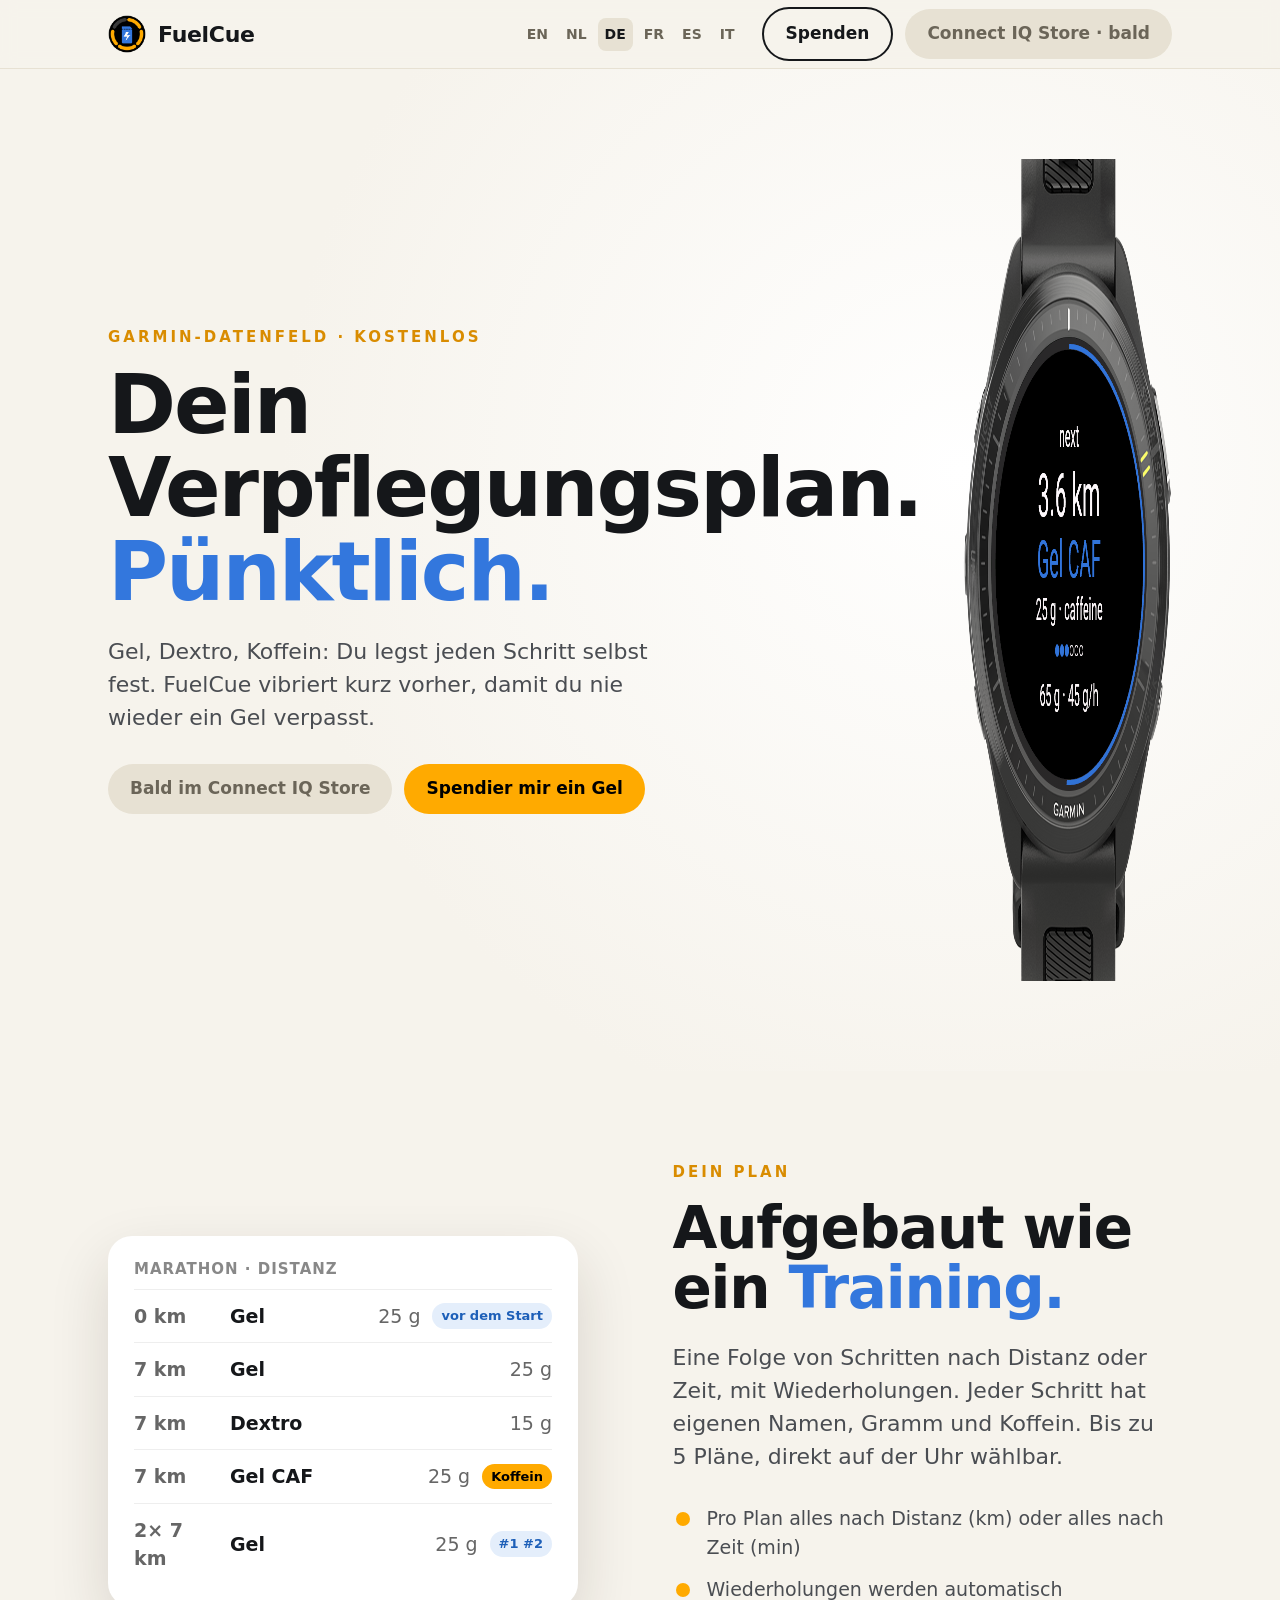
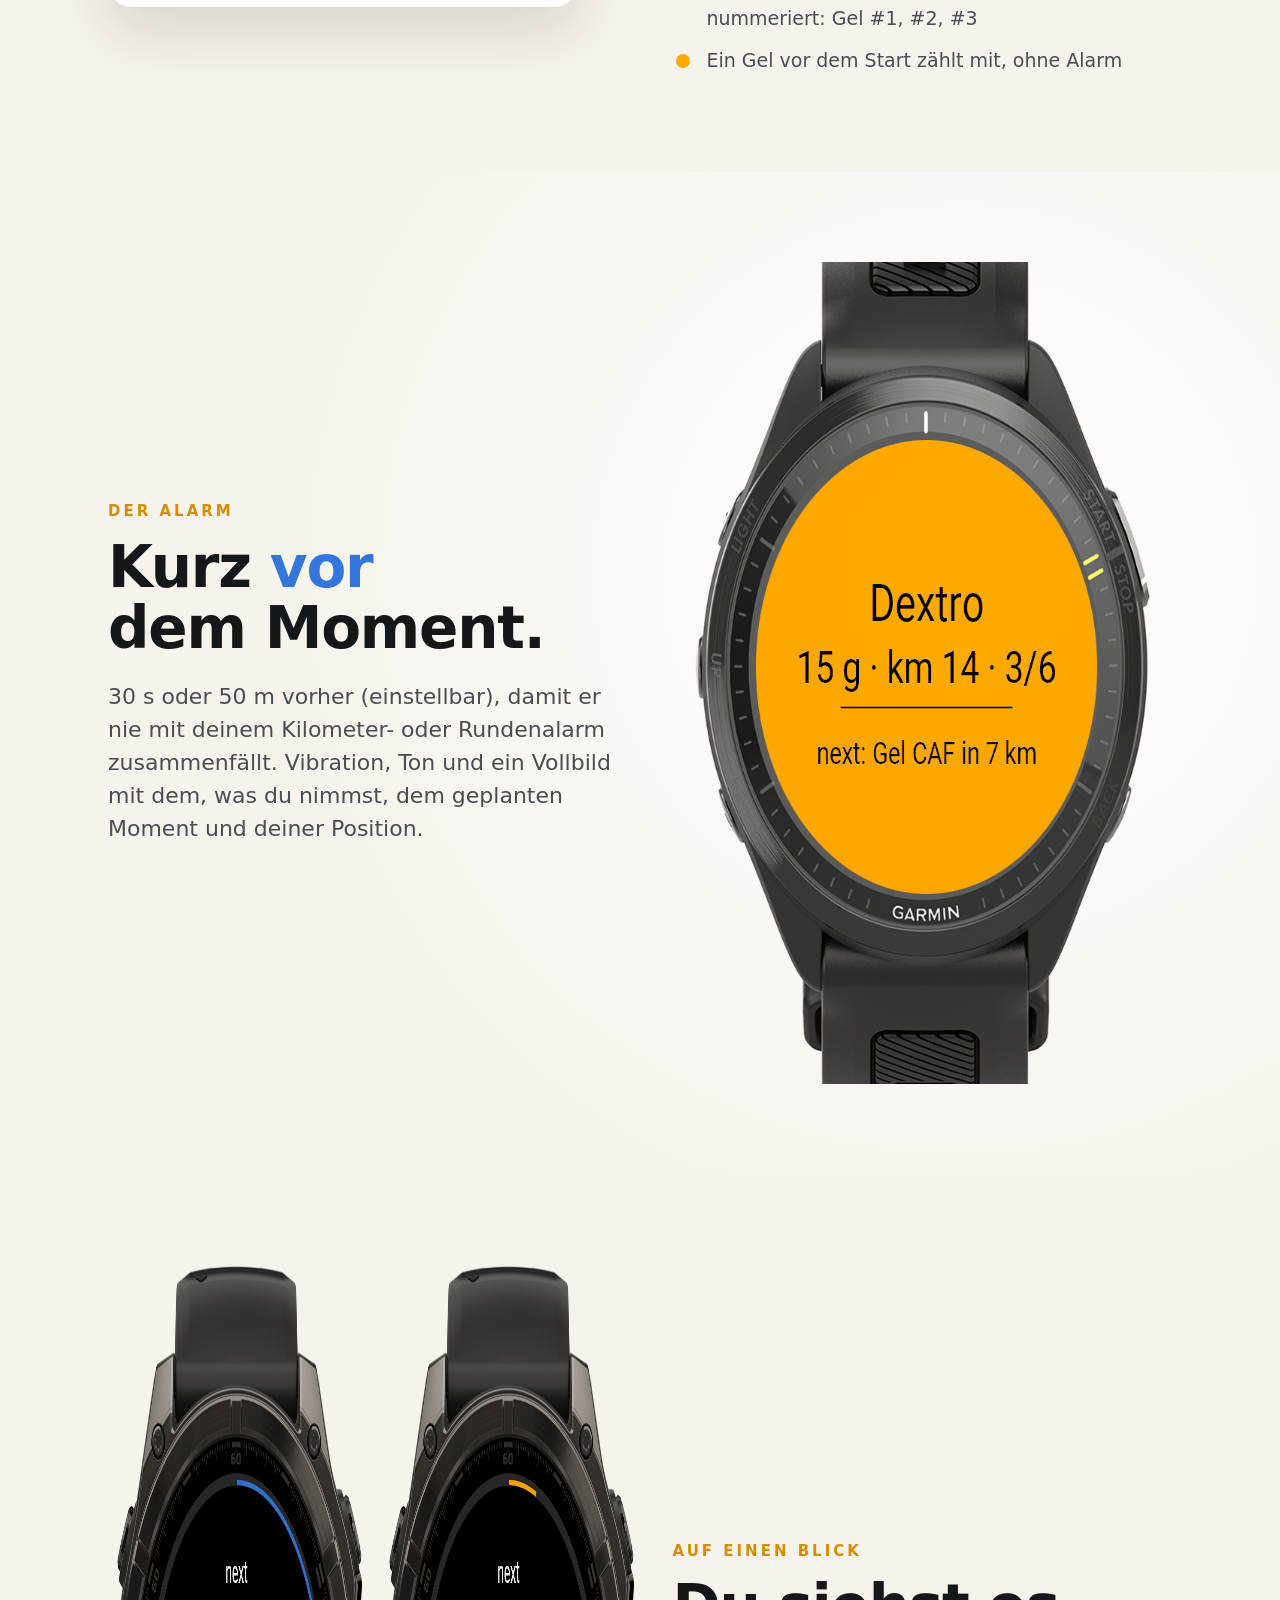
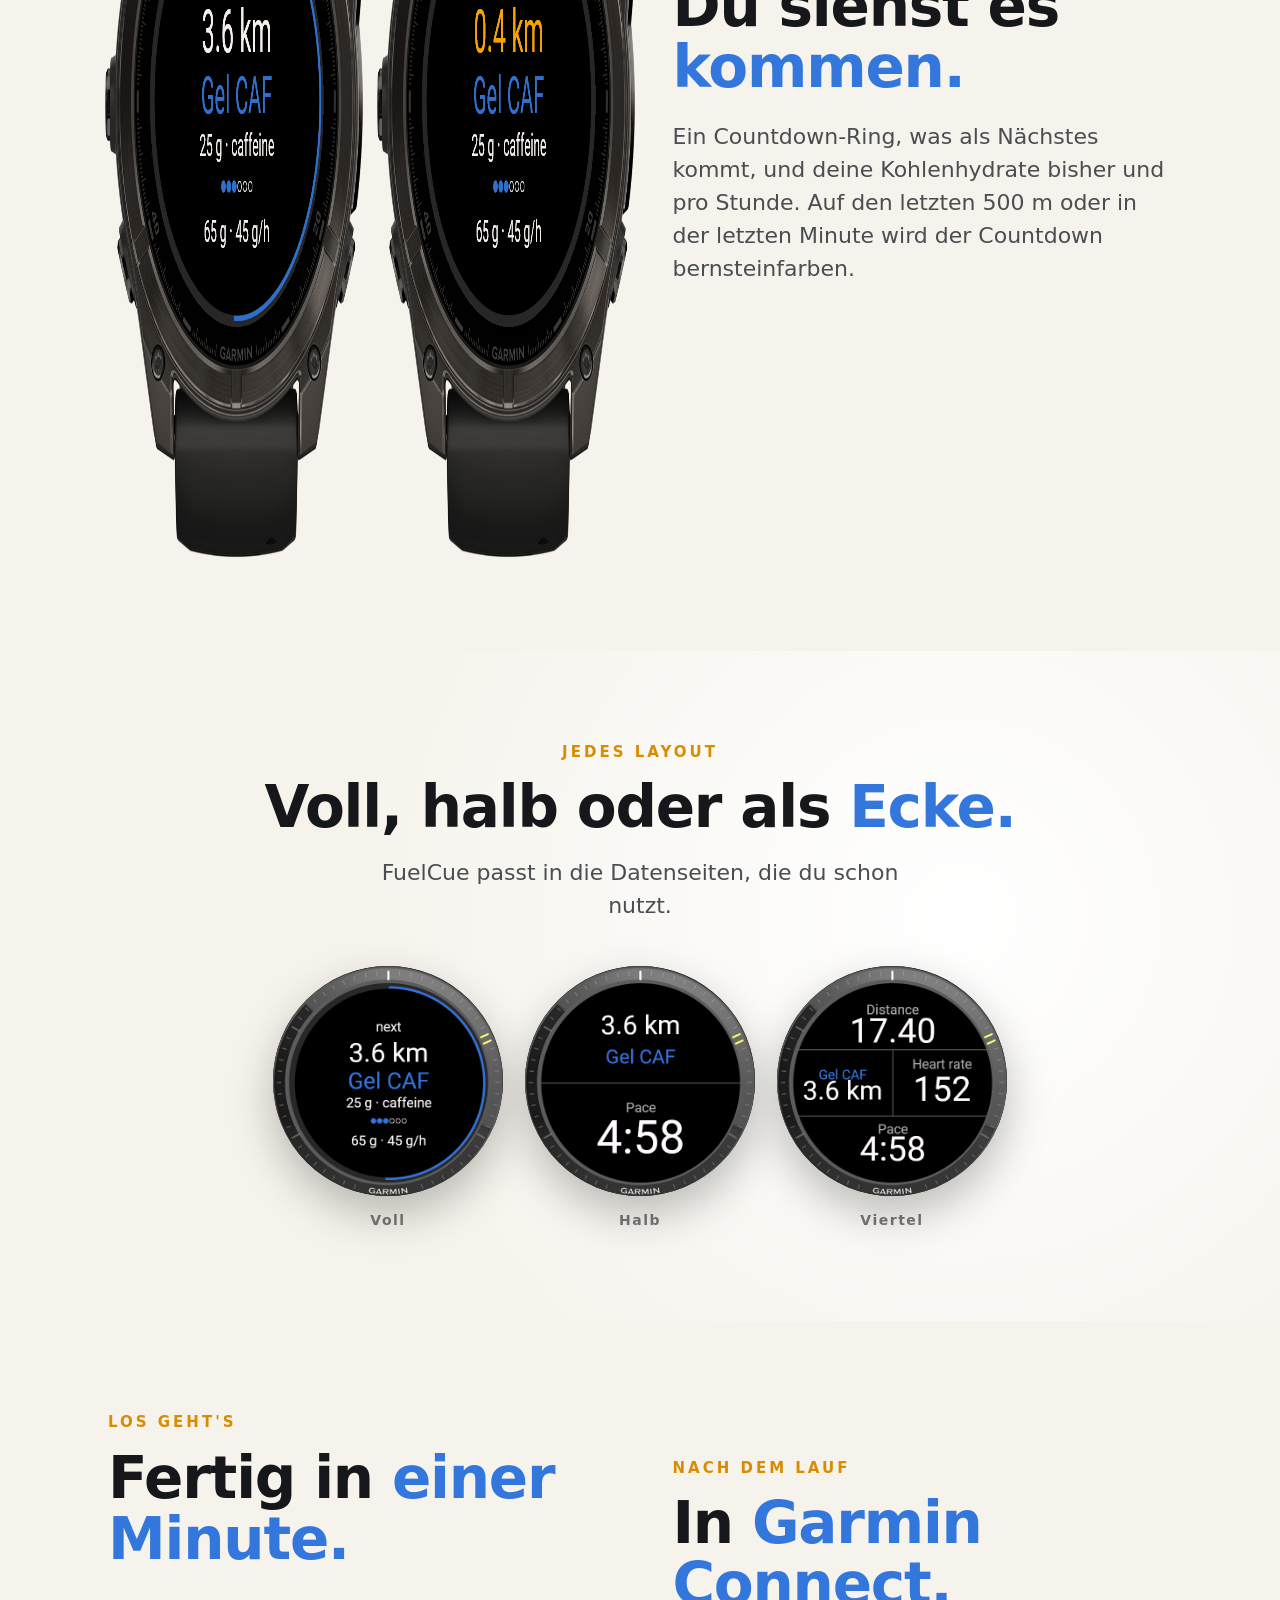
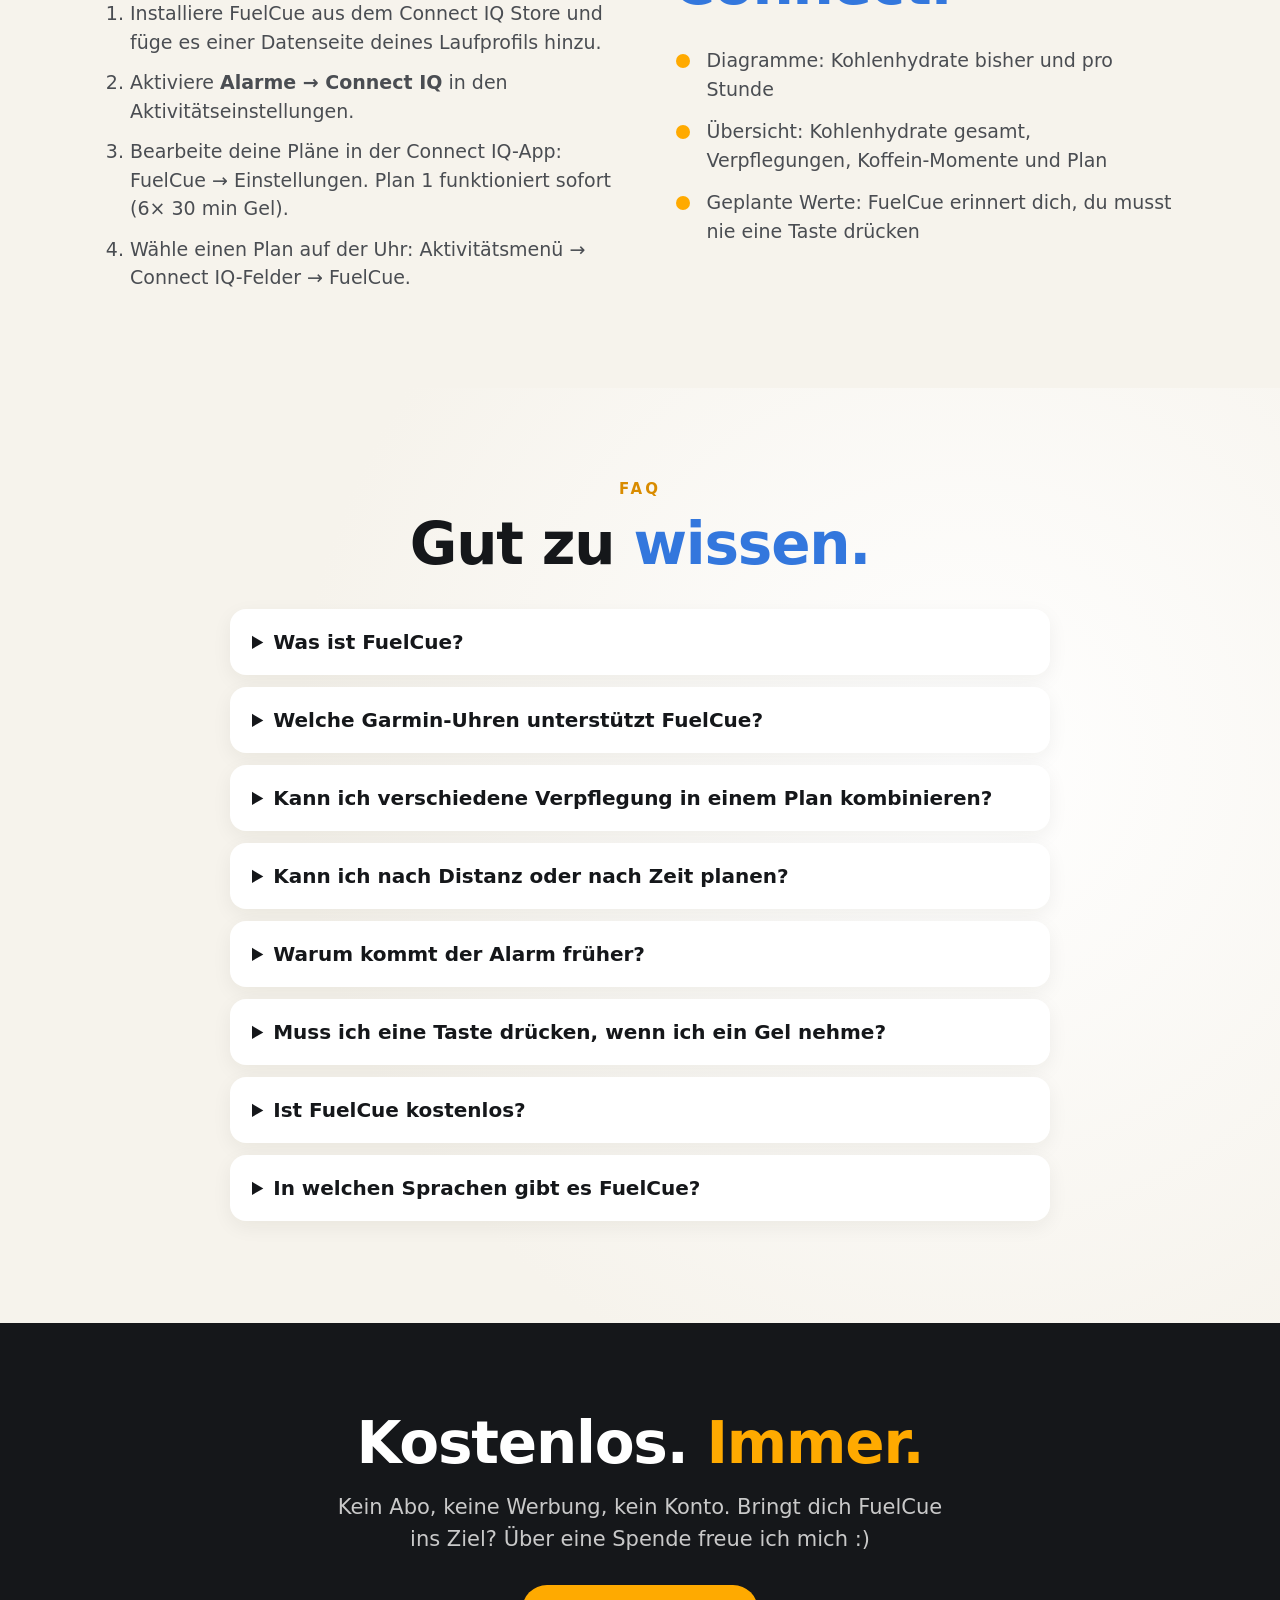
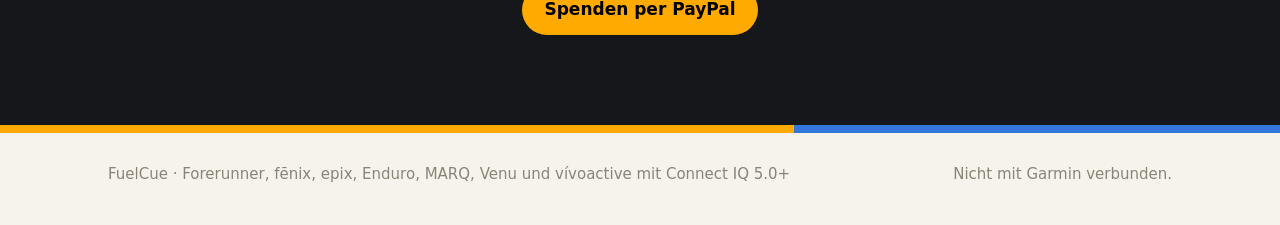
==== de/index.html @ 276f1323 "Multilingual site (en, nl, de, fr, es, it), FAQ, SEO/GEO: hreflang, JSON-LD, sitemap, llms.txt Co-Au" ====
<!doctype html>
<html lang="de">
<head>
<meta charset="utf-8">
<meta name="viewport" content="width=device-width, initial-scale=1">
<title>FuelCue · Gel- und Verpflegungserinnerung für Garmin-Uhren</title>
<meta name="description" content="FuelCue ist ein kostenloses Garmin Connect IQ-Datenfeld, das dich beim Laufen an deine Verpflegung erinnert: dein eigener Plan mit Gels, Dextro und Koffein, nach Distanz oder Zeit.">
<link rel="canonical" href="https://bruynr.github.io/fuelcue-site/de/">
<link rel="alternate" hreflang="en" href="https://bruynr.github.io/fuelcue-site/">
<link rel="alternate" hreflang="nl" href="https://bruynr.github.io/fuelcue-site/nl/">
<link rel="alternate" hreflang="de" href="https://bruynr.github.io/fuelcue-site/de/">
<link rel="alternate" hreflang="fr" href="https://bruynr.github.io/fuelcue-site/fr/">
<link rel="alternate" hreflang="es" href="https://bruynr.github.io/fuelcue-site/es/">
<link rel="alternate" hreflang="it" href="https://bruynr.github.io/fuelcue-site/it/">
<link rel="alternate" hreflang="x-default" href="https://bruynr.github.io/fuelcue-site/">
<meta property="og:type" content="website">
<meta property="og:site_name" content="FuelCue">
<meta property="og:title" content="FuelCue · dein Verpflegungsplan, pünktlich">
<meta property="og:description" content="FuelCue ist ein kostenloses Garmin Connect IQ-Datenfeld, das dich beim Laufen an deine Verpflegung erinnert: dein eigener Plan mit Gels, Dextro und Koffein, nach Distanz oder Zeit.">
<meta property="og:url" content="https://bruynr.github.io/fuelcue-site/de/">
<meta property="og:image" content="https://bruynr.github.io/fuelcue-site/img/og.png">
<meta property="og:locale" content="de_DE">
<meta name="twitter:card" content="summary_large_image">
<meta name="theme-color" content="#15171a">
<link rel="icon" href="../img/icon.png">
<link rel="stylesheet" href="../style.css">
<script type="application/ld+json">
{
 "@context": "https://schema.org",
 "@type": "SoftwareApplication",
 "name": "FuelCue",
 "description": "FuelCue ist ein kostenloses Garmin Connect IQ-Datenfeld, das dich beim Laufen an deine Verpflegung erinnert: dein eigener Plan mit Gels, Dextro und Koffein, nach Distanz oder Zeit.",
 "url": "https://bruynr.github.io/fuelcue-site/de/",
 "inLanguage": "de",
 "applicationCategory": "SportsApplication",
 "applicationSubCategory": "Garmin Connect IQ data field",
 "operatingSystem": "Garmin Connect IQ 5.0+",
 "isAccessibleForFree": true,
 "offers": {
  "@type": "Offer",
  "price": "0",
  "priceCurrency": "EUR"
 },
 "image": "https://bruynr.github.io/fuelcue-site/img/icon.png",
 "screenshot": [
  "https://bruynr.github.io/fuelcue-site/img/fr970-run.png",
  "https://bruynr.github.io/fuelcue-site/img/fr970-alert.png",
  "https://bruynr.github.io/fuelcue-site/img/fenix847mm-before.png"
 ],
 "availableLanguage": [
  "English",
  "Nederlands",
  "Deutsch",
  "Français",
  "Español",
  "Italiano"
 ]
}
</script>
<script type="application/ld+json">
{
 "@context": "https://schema.org",
 "@type": "FAQPage",
 "inLanguage": "de",
 "mainEntity": [
  {
   "@type": "Question",
   "name": "Was ist FuelCue?",
   "acceptedAnswer": {
    "@type": "Answer",
    "text": "FuelCue ist ein kostenloses Datenfeld für Garmin-Uhren (Connect IQ), das dich beim Laufen daran erinnert, wann du ein Gel oder andere Verpflegung nimmst. Du erstellst deinen eigenen Plan nach Distanz oder Zeit, und FuelCue vibriert, piept und zeigt kurz vor jedem Moment einen Vollbild-Alarm."
   }
  },
  {
   "@type": "Question",
   "name": "Welche Garmin-Uhren unterstützt FuelCue?",
   "acceptedAnswer": {
    "@type": "Answer",
    "text": "Alle runden Garmin-Uhren mit Connect IQ 5.0 oder neuer, darunter Forerunner 165, 170, 255, 265, 570, 70, 955, 965 und 970, fēnix 7, 8, 9 und E, epix (Gen 2) und epix Pro, Enduro 3, MARQ (Gen 2), Venu 2, 3 und 4 sowie vívoactive 5 und 6."
   }
  },
  {
   "@type": "Question",
   "name": "Kann ich verschiedene Verpflegung in einem Plan kombinieren?",
   "acceptedAnswer": {
    "@type": "Answer",
    "text": "Ja. Jeder Schritt hat einen eigenen Namen (zum Beispiel Gel, Dextro oder Gel CAF), eigene Gramm Kohlenhydrate und eine optionale Koffein-Markierung. Schritte können sich wiederholen, Wiederholungen werden automatisch nummeriert."
   }
  },
  {
   "@type": "Question",
   "name": "Kann ich nach Distanz oder nach Zeit planen?",
   "acceptedAnswer": {
    "@type": "Answer",
    "text": "Beides. Jeder Plan läuft komplett nach Distanz (km) oder komplett nach Zeit (Minuten), mit Schritten von 0,5 bis 100 km oder von 5 bis 600 Minuten."
   }
  },
  {
   "@type": "Question",
   "name": "Warum kommt der Alarm früher?",
   "acceptedAnswer": {
    "@type": "Answer",
    "text": "Standardmäßig kommt der Alarm 30 Sekunden oder 50 Meter vor dem geplanten Moment, damit er nicht mit Garmins eigenem Kilometer- oder Rundenalarm zusammenfällt. Einstellbar von 0 (genau zum Moment) bis 2 Minuten oder 200 Meter."
   }
  },
  {
   "@type": "Question",
   "name": "Muss ich eine Taste drücken, wenn ich ein Gel nehme?",
   "acceptedAnswer": {
    "@type": "Answer",
    "text": "Nein. FuelCue ist eine Erinnerung, kein Protokoll. Die geplanten Kohlenhydrate werden in deiner Aktivität gespeichert, als Diagramme in Garmin Connect, ganz ohne Tastendrücke, die deine Aufzeichnung stören könnten."
   }
  },
  {
   "@type": "Question",
   "name": "Ist FuelCue kostenlos?",
   "acceptedAnswer": {
    "@type": "Answer",
    "text": "Ja. FuelCue ist kostenlos, ohne Abo, ohne Werbung und ohne Konto. Über eine Spende per PayPal freue ich mich."
   }
  },
  {
   "@type": "Question",
   "name": "In welchen Sprachen gibt es FuelCue?",
   "acceptedAnswer": {
    "@type": "Answer",
    "text": "Englisch, Niederländisch, Deutsch, Französisch, Spanisch und Italienisch, auf der Uhr und in den Einstellungen."
   }
  }
 ]
}
</script>
</head>
<body>

<header><div class="wrap">
  <img src="../img/icon.png" alt=""><b>FuelCue</b>
  <nav class="langs" aria-label="Language"><a href=".././" hreflang="en" lang="en">EN</a> <a href="../nl/" hreflang="nl" lang="nl">NL</a> <a href="../de/" hreflang="de" lang="de" aria-current="page">DE</a> <a href="../fr/" hreflang="fr" lang="fr">FR</a> <a href="../es/" hreflang="es" lang="es">ES</a> <a href="../it/" hreflang="it" lang="it">IT</a></nav>
  <a class="btn ghost" href="https://paypal.me/rdbruijn">Spenden</a>
  <span class="btn soon">Connect IQ Store · bald</span>
</div></header>

<main>
<section class="alt"><div class="wrap split">
  <div>
    <div class="kicker">Garmin-Datenfeld · kostenlos</div>
    <h1>Dein Verpflegungsplan.<br><em>Pünktlich.</em></h1>
    <p class="lead">Gel, Dextro, Koffein: Du legst jeden Schritt selbst fest. FuelCue vibriert kurz vorher, damit du nie wieder ein Gel verpasst.</p>
    <div class="ctas">
      <span class="btn soon">Bald im Connect IQ Store</span>
      <a class="btn amber" href="https://paypal.me/rdbruijn">Spendier mir ein Gel</a>
    </div>
  </div>
  <img class="watch" src="../img/fr970-run.png" alt="FuelCue auf einer Forerunner 970: noch 3,6 km bis zum nächsten Gel CAF" width="612" height="822">
</div></section>

<section><div class="wrap split rev">
  <div>
    <div class="kicker">Dein Plan</div>
    <h2>Aufgebaut wie<br>ein <em>Training.</em></h2>
    <p class="lead">Eine Folge von Schritten nach Distanz oder Zeit, mit Wiederholungen. Jeder Schritt hat eigenen Namen, Gramm und Koffein. Bis zu 5 Pläne, direkt auf der Uhr wählbar.</p>
    <ul class="checks"><li>Pro Plan alles nach Distanz (km) oder alles nach Zeit (min)</li><li>Wiederholungen werden automatisch nummeriert: Gel #1, #2, #3</li><li>Ein Gel vor dem Start zählt mit, ohne Alarm</li></ul>
  </div>
  <div class="card">
    <h3>Marathon · Distanz</h3>
    <div class="row"><span class="at">0 km</span><span class="name">Gel</span><span class="g">25 g</span><span class="tag b">vor dem Start</span></div>
    <div class="row"><span class="at">7 km</span><span class="name">Gel</span><span class="g">25 g</span></div>
    <div class="row"><span class="at">7 km</span><span class="name">Dextro</span><span class="g">15 g</span></div>
    <div class="row"><span class="at">7 km</span><span class="name">Gel CAF</span><span class="g">25 g</span><span class="tag">Koffein</span></div>
    <div class="row"><span class="at">2× 7 km</span><span class="name">Gel</span><span class="g">25 g</span><span class="tag b">#1 #2</span></div>
  </div>
</div></section>

<section class="alt"><div class="wrap split">
  <div>
    <div class="kicker">Der Alarm</div>
    <h2>Kurz <em>vor</em><br>dem Moment.</h2>
    <p class="lead">30 s oder 50 m vorher (einstellbar), damit er nie mit deinem Kilometer- oder Rundenalarm zusammenfällt. Vibration, Ton und ein Vollbild mit dem, was du nimmst, dem geplanten Moment und deiner Position.</p>
  </div>
  <img class="watch" src="../img/fr970-alert.png" alt="Alarm: Dextro, 15 g, km 14, 3 von 6" width="612" height="822" loading="lazy">
</div></section>

<section><div class="wrap split rev">
  <div>
    <div class="kicker">Auf einen Blick</div>
    <h2>Du siehst es <em>kommen.</em></h2>
    <p class="lead">Ein Countdown-Ring, was als Nächstes kommt, und deine Kohlenhydrate bisher und pro Stunde. Auf den letzten 500 m oder in der letzten Minute wird der Countdown bernsteinfarben.</p>
  </div>
  <div class="pair">
    <img src="../img/fenix847mm-run.png" alt="fēnix 8: noch 3,6 km bis Gel CAF" width="684" height="897" loading="lazy">
    <img src="../img/fenix847mm-almost.png" alt="fēnix 8: noch 0,4 km, bernsteinfarben" width="684" height="897" loading="lazy">
  </div>
</div></section>

<section class="alt"><div class="wrap" style="text-align: center;">
  <div class="kicker">Jedes Layout</div>
  <h2>Voll, halb oder als <em>Ecke.</em></h2>
  <p class="lead" style="margin: 18px auto 44px;">FuelCue passt in die Datenseiten, die du schon nutzt.</p>
  <div class="faces">
    <div class="face"><div><img src="../img/fr970-run.png" alt="" loading="lazy"></div>Voll</div>
    <div class="face"><div><img src="../img/fr970-half.png" alt="" loading="lazy"></div>Halb</div>
    <div class="face"><div><img src="../img/fr970-quarter.png" alt="" loading="lazy"></div>Viertel</div>
  </div>
</div></section>

<section><div class="wrap split">
  <div>
    <div class="kicker">Los geht's</div>
    <h2>Fertig in <em>einer Minute.</em></h2>
    <ol class="steps"><li>Installiere FuelCue aus dem Connect IQ Store und füge es einer Datenseite deines Laufprofils hinzu.</li><li>Aktiviere <b>Alarme → Connect IQ</b> in den Aktivitätseinstellungen.</li><li>Bearbeite deine Pläne in der Connect IQ-App: FuelCue → Einstellungen. Plan 1 funktioniert sofort (6× 30 min Gel).</li><li>Wähle einen Plan auf der Uhr: Aktivitätsmenü → Connect IQ-Felder → FuelCue.</li></ol>
  </div>
  <div>
    <div class="kicker">Nach dem Lauf</div>
    <h2>In <em>Garmin Connect.</em></h2>
    <ul class="checks"><li>Diagramme: Kohlenhydrate bisher und pro Stunde</li><li>Übersicht: Kohlenhydrate gesamt, Verpflegungen, Koffein-Momente und Plan</li><li>Geplante Werte: FuelCue erinnert dich, du musst nie eine Taste drücken</li></ul>
  </div>
</div></section>

<section class="alt"><div class="wrap">
  <div style="text-align: center;">
    <div class="kicker">FAQ</div>
    <h2>Gut zu <em>wissen.</em></h2>
  </div>
  <div class="faq">
<details><summary>Was ist FuelCue?</summary><p>FuelCue ist ein kostenloses Datenfeld für Garmin-Uhren (Connect IQ), das dich beim Laufen daran erinnert, wann du ein Gel oder andere Verpflegung nimmst. Du erstellst deinen eigenen Plan nach Distanz oder Zeit, und FuelCue vibriert, piept und zeigt kurz vor jedem Moment einen Vollbild-Alarm.</p></details>
<details><summary>Welche Garmin-Uhren unterstützt FuelCue?</summary><p>Alle runden Garmin-Uhren mit Connect IQ 5.0 oder neuer, darunter Forerunner 165, 170, 255, 265, 570, 70, 955, 965 und 970, fēnix 7, 8, 9 und E, epix (Gen 2) und epix Pro, Enduro 3, MARQ (Gen 2), Venu 2, 3 und 4 sowie vívoactive 5 und 6.</p></details>
<details><summary>Kann ich verschiedene Verpflegung in einem Plan kombinieren?</summary><p>Ja. Jeder Schritt hat einen eigenen Namen (zum Beispiel Gel, Dextro oder Gel CAF), eigene Gramm Kohlenhydrate und eine optionale Koffein-Markierung. Schritte können sich wiederholen, Wiederholungen werden automatisch nummeriert.</p></details>
<details><summary>Kann ich nach Distanz oder nach Zeit planen?</summary><p>Beides. Jeder Plan läuft komplett nach Distanz (km) oder komplett nach Zeit (Minuten), mit Schritten von 0,5 bis 100 km oder von 5 bis 600 Minuten.</p></details>
<details><summary>Warum kommt der Alarm früher?</summary><p>Standardmäßig kommt der Alarm 30 Sekunden oder 50 Meter vor dem geplanten Moment, damit er nicht mit Garmins eigenem Kilometer- oder Rundenalarm zusammenfällt. Einstellbar von 0 (genau zum Moment) bis 2 Minuten oder 200 Meter.</p></details>
<details><summary>Muss ich eine Taste drücken, wenn ich ein Gel nehme?</summary><p>Nein. FuelCue ist eine Erinnerung, kein Protokoll. Die geplanten Kohlenhydrate werden in deiner Aktivität gespeichert, als Diagramme in Garmin Connect, ganz ohne Tastendrücke, die deine Aufzeichnung stören könnten.</p></details>
<details><summary>Ist FuelCue kostenlos?</summary><p>Ja. FuelCue ist kostenlos, ohne Abo, ohne Werbung und ohne Konto. Über eine Spende per PayPal freue ich mich.</p></details>
<details><summary>In welchen Sprachen gibt es FuelCue?</summary><p>Englisch, Niederländisch, Deutsch, Französisch, Spanisch und Italienisch, auf der Uhr und in den Einstellungen.</p></details>
  </div>
</div></section>

<section class="donate"><div class="wrap">
  <h2>Kostenlos. <em>Immer.</em></h2>
  <p>Kein Abo, keine Werbung, kein Konto. Bringt dich FuelCue ins Ziel? Über eine Spende freue ich mich :)</p>
  <a class="btn amber" href="https://paypal.me/rdbruijn">Spenden per PayPal</a>
</div></section>
</main>

<div class="stripe"></div>
<footer><div class="wrap">
  <span>FuelCue · Forerunner, fēnix, epix, Enduro, MARQ, Venu und vívoactive mit Connect IQ 5.0+</span>
  <nav class="langs-foot" aria-label="Language"><a href=".././" hreflang="en" lang="en">EN</a> <a href="../nl/" hreflang="nl" lang="nl">NL</a> <a href="../de/" hreflang="de" lang="de" aria-current="page">DE</a> <a href="../fr/" hreflang="fr" lang="fr">FR</a> <a href="../es/" hreflang="es" lang="es">ES</a> <a href="../it/" hreflang="it" lang="it">IT</a></nav>
  <span>Nicht mit Garmin verbunden.</span>
</div></footer>

</body>
</html>
---- style.css ----
:root { --amber: #FFAA00; --amber-dark: #d98c00; --blue: #3377DD; --ink: #15171a; --muted: #4a4d52; --paper: #f6f3ec; }
* { box-sizing: border-box; margin: 0; }
body { font-family: "Segoe UI Variable Display", "Segoe UI", system-ui, -apple-system, Roboto, Arial, sans-serif; color: var(--ink);
       background: var(--paper); line-height: 1.5; }
a { color: var(--blue); }
.wrap { max-width: 1120px; margin: 0 auto; padding: 0 28px; }
header { position: sticky; top: 0; z-index: 10; background: rgba(246, 243, 236, .92); backdrop-filter: blur(8px); border-bottom: 1px solid #e7e1d3; }
header .wrap { display: flex; align-items: center; gap: 12px; height: 68px; }
header img { width: 38px; height: 38px; }
header b { font-size: 22px; letter-spacing: -.3px; flex: 1; }
.btn { display: inline-block; padding: 12px 22px; border-radius: 40px; font-weight: 700; font-size: 17px; text-decoration: none; }
.btn.dark { background: var(--ink); color: #fff; }
.btn.amber { background: var(--amber); color: #000; }
.btn.ghost { border: 2px solid var(--ink); color: var(--ink); }
.btn.soon { background: #e7e1d3; color: #6b6558; cursor: default; }
section { padding: 90px 0; }
section.alt { background: radial-gradient(circle at 75% 40%, #fff 0, #f6f3ec 60%); }
.split { display: grid; grid-template-columns: 1.05fr 1fr; gap: 40px; align-items: center; }
.split.rev > :first-child { order: 2; }
.kicker { font-size: 15px; font-weight: 800; letter-spacing: 3px; text-transform: uppercase; color: var(--amber-dark); margin-bottom: 14px; }
h1 { font-size: clamp(46px, 7vw, 82px); line-height: 1.02; letter-spacing: -2px; font-weight: 800; }
h2 { font-size: clamp(36px, 5vw, 58px); line-height: 1.05; letter-spacing: -1.2px; font-weight: 800; }
h1 em, h2 em { font-style: normal; color: var(--blue); }
.lead { font-size: 22px; color: var(--muted); margin-top: 22px; max-width: 540px; }
.ctas { display: flex; flex-wrap: wrap; gap: 12px; margin-top: 30px; }
.watch { width: 100%; max-width: 460px; mix-blend-mode: multiply; display: block; margin: 0 auto; }
.pair { display: flex; gap: 10px; justify-content: center; }
.pair img { width: 50%; max-width: 330px; mix-blend-mode: multiply; }
.card { background: #fff; border-radius: 24px; box-shadow: 0 24px 60px rgba(40, 30, 0, .14); padding: 22px 26px; max-width: 470px; }
.card h3 { font-size: 15px; color: #888; letter-spacing: 1px; text-transform: uppercase; margin-bottom: 8px; }
.row { display: flex; align-items: center; gap: 12px; padding: 12px 0; border-top: 1px solid #eee; font-size: 19px; }
.row .at { width: 84px; color: #666; font-weight: 600; } .row .name { flex: 1; font-weight: 700; } .row .g { color: #666; }
.tag { font-size: 13px; font-weight: 800; padding: 3px 9px; border-radius: 20px; background: var(--amber); color: #000; }
.tag.b { background: #e4eefb; color: #1d5fb8; }
.faces { display: flex; gap: 22px; justify-content: center; flex-wrap: wrap; }
.face { text-align: center; font-weight: 800; letter-spacing: 1.5px; color: #777; font-size: 14px; }
.face div { width: 230px; height: 230px; border-radius: 50%; overflow: hidden; position: relative; background: #000;
            box-shadow: 0 18px 44px rgba(0, 0, 0, .25); margin-bottom: 14px; }
.face img { position: absolute; width: 116.8%; left: -9.35%; top: -26.7%; }
ul.checks { list-style: none; padding: 0; margin-top: 24px; font-size: 19px; color: var(--muted); }
ul.checks li { padding: 7px 0 7px 34px; position: relative; }
ul.checks li::before { content: ""; position: absolute; left: 4px; top: 15px; width: 14px; height: 14px; border-radius: 50%; background: var(--amber); }
ol.steps { margin-top: 24px; padding-left: 22px; font-size: 19px; color: var(--muted); } ol.steps li { padding: 6px 0; }
.donate { background: var(--ink); color: #fff; text-align: center; }
.donate h2 em { color: var(--amber); }
.donate p { color: #c9c9c9; font-size: 21px; margin: 18px auto 30px; max-width: 620px; }
footer { padding: 30px 0 40px; color: #8a8478; font-size: 15px; }
footer .wrap { display: flex; justify-content: space-between; flex-wrap: wrap; gap: 10px; }
.stripe { height: 8px; background: linear-gradient(90deg, var(--amber) 0 62%, var(--blue) 62% 100%); }
@media (max-width: 820px) {
  .split { grid-template-columns: 1fr; } .split.rev > :first-child { order: 0; }
  section { padding: 60px 0; } header .btn.soon { display: none; } header .langs { display: none; }
  .langs-foot { display: flex; }
}
.langs { display: flex; gap: 4px; margin-right: 8px; }
.langs a, .langs-foot a { font-size: 14px; font-weight: 700; text-decoration: none; color: #6b6558; padding: 6px 7px; border-radius: 8px; }
.langs a[aria-current], .langs-foot a[aria-current] { color: var(--ink); background: #e7e1d3; }
.langs-foot { display: none; gap: 4px; flex-wrap: wrap; }
.faq { max-width: 820px; margin: 34px auto 0; }
.faq details { background: #fff; border-radius: 16px; padding: 18px 22px; margin-bottom: 12px; box-shadow: 0 6px 20px rgba(40, 30, 0, .06); }
.faq summary { font-size: 20px; font-weight: 700; cursor: pointer; }
.faq details p { font-size: 18px; color: var(--muted); margin-top: 10px; }
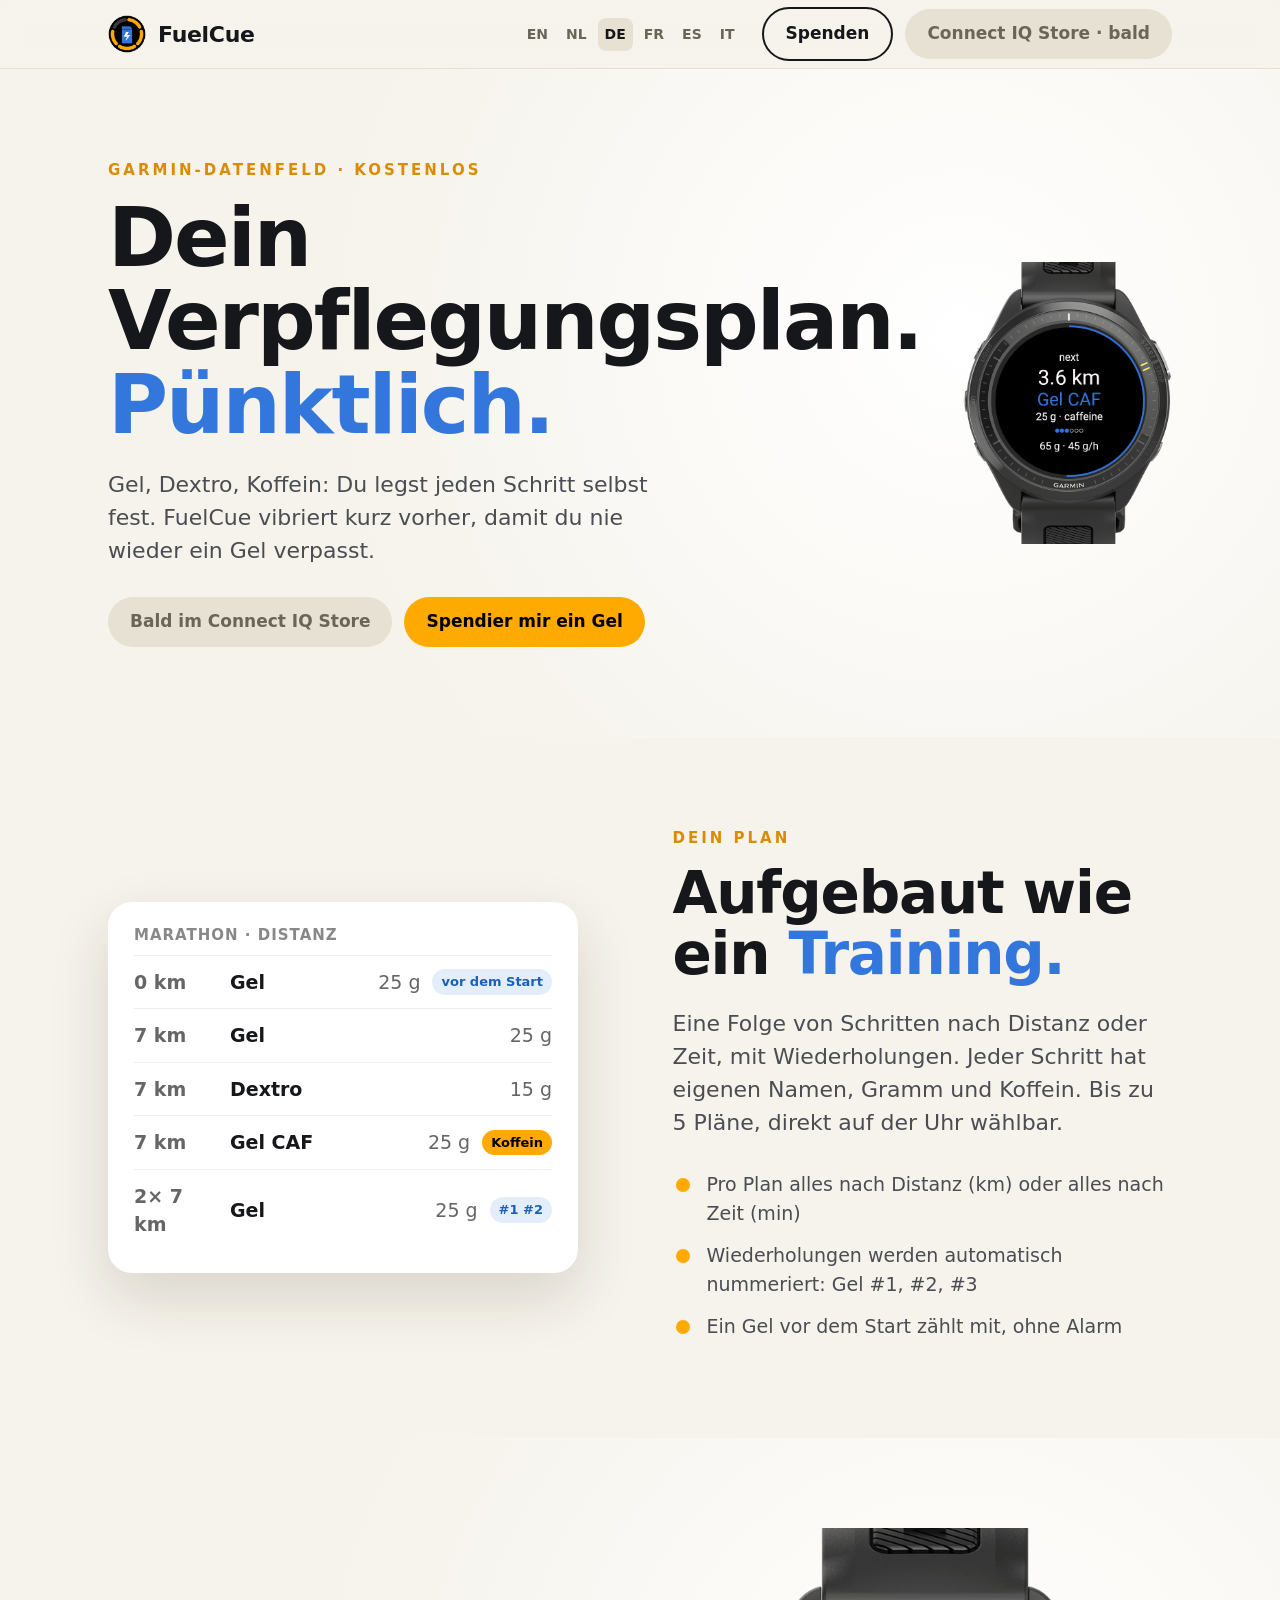
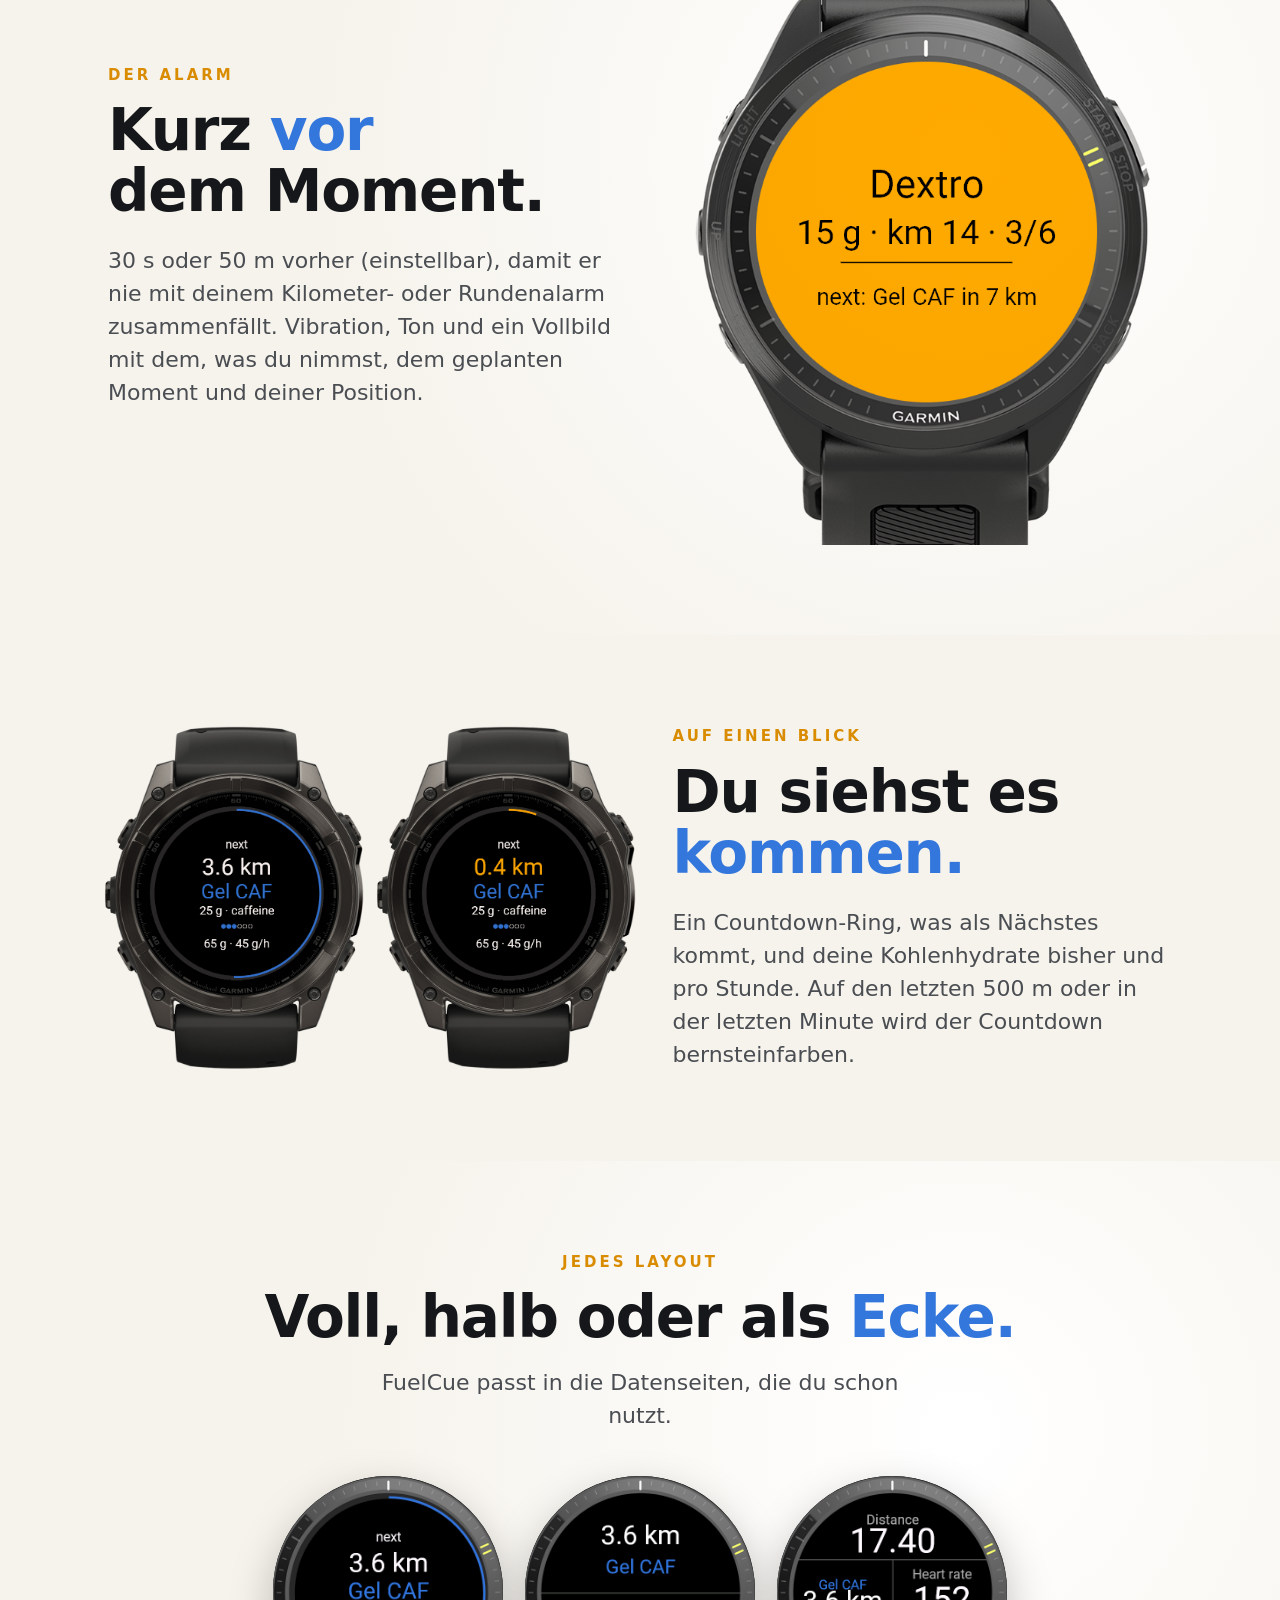
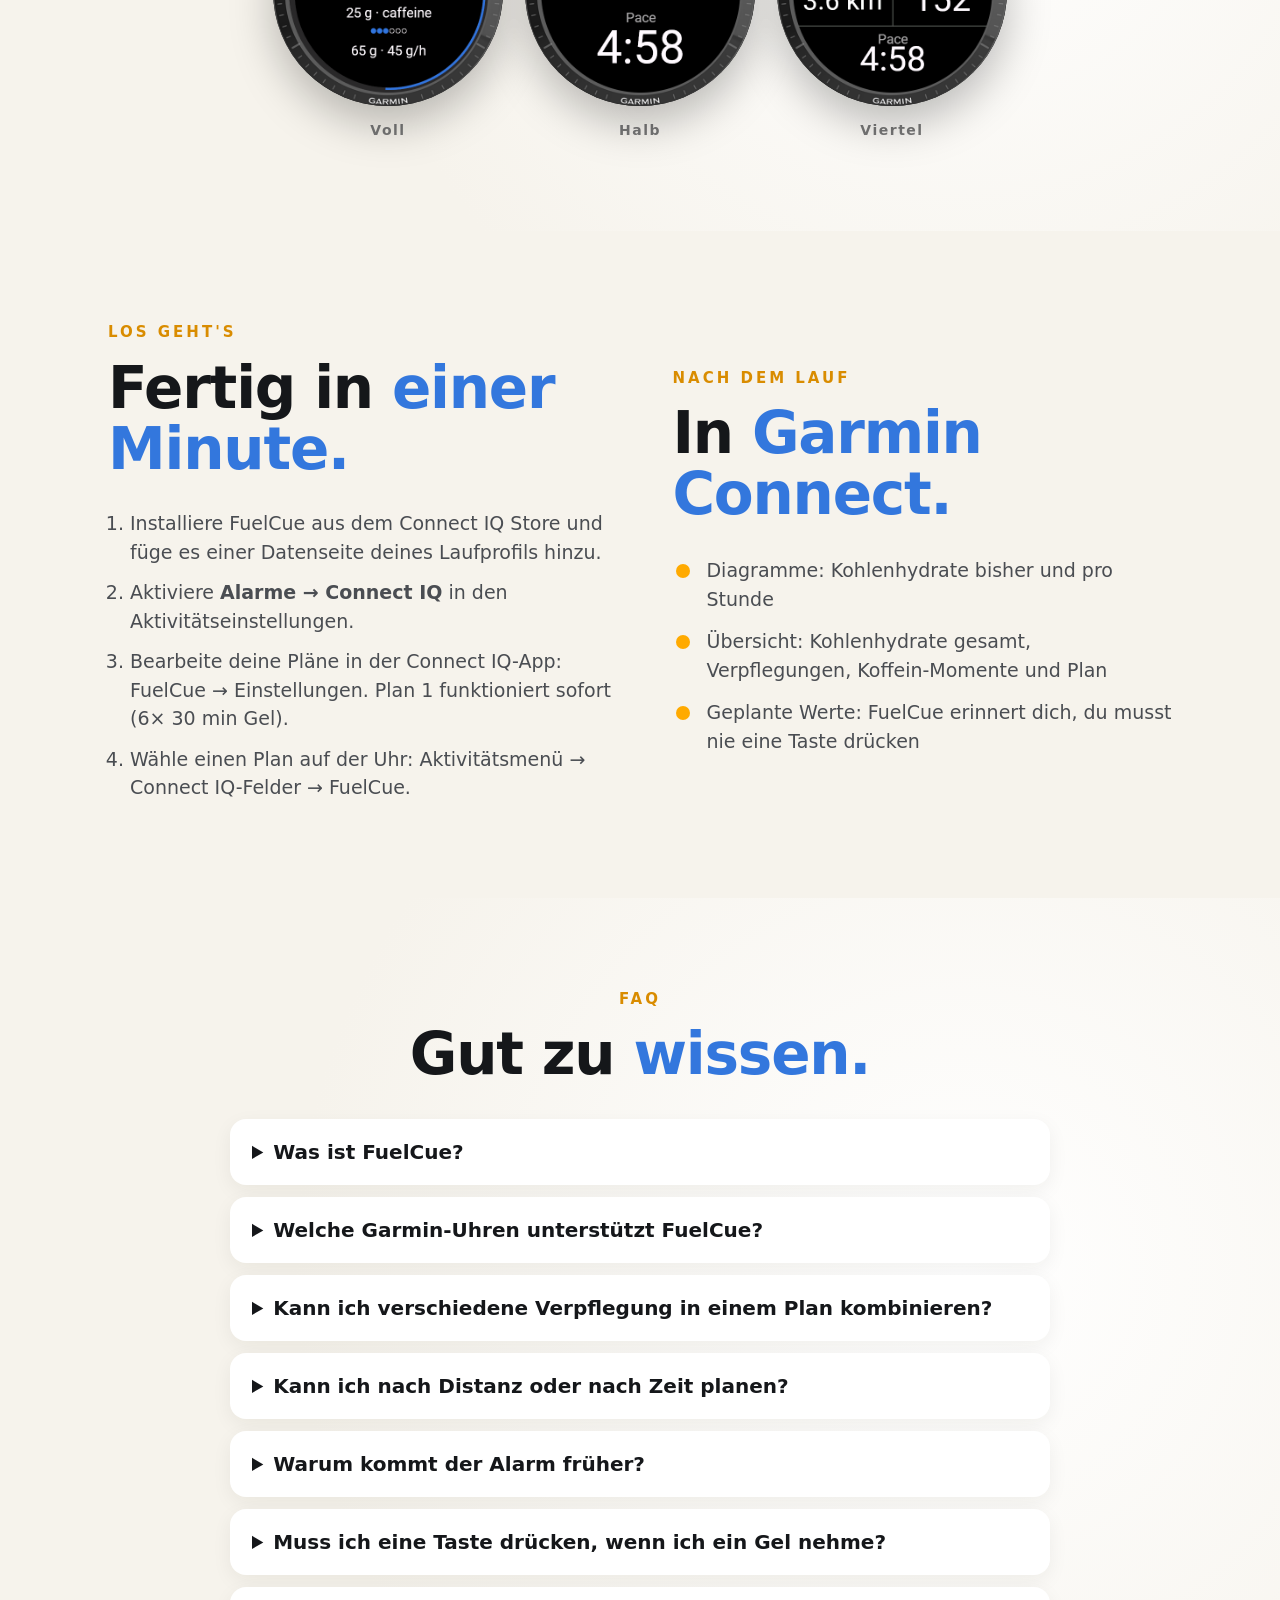
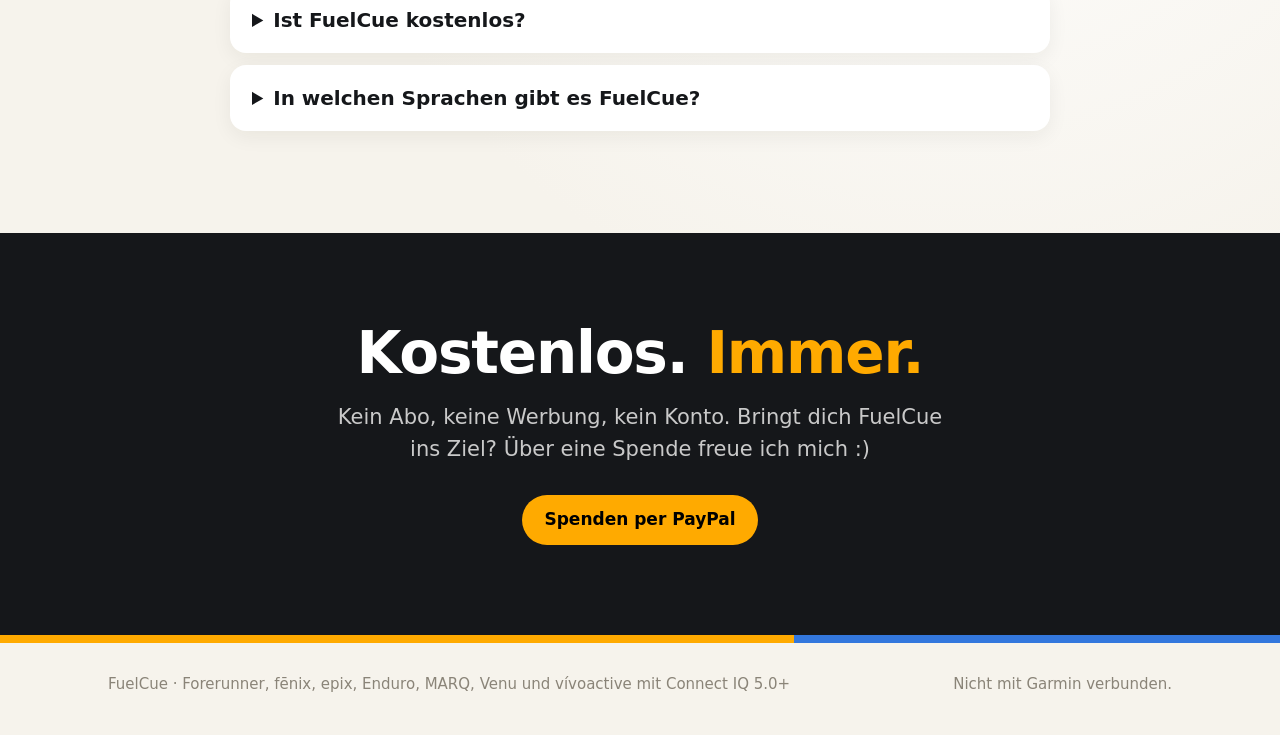
==== commit 0176ba6d: "FAQ: donation word links to PayPal in all languages Co-Authored-By: Claude Opus 5.5 <noreply@anthrop" ====
--- a/de/index.html
+++ b/de/index.html
@@ -116,7 +116,7 @@
    "name": "Ist FuelCue kostenlos?",
    "acceptedAnswer": {
     "@type": "Answer",
-    "text": "Ja. FuelCue ist kostenlos, ohne Abo, ohne Werbung und ohne Konto. Über eine Spende per PayPal freue ich mich."
+    "text": "Ja. FuelCue ist kostenlos, ohne Abo, ohne Werbung und ohne Konto. Über eine Spende (https://paypal.me/rdbruijn) per PayPal freue ich mich."
    }
   },
   {
@@ -228,7 +228,7 @@
 <details><summary>Kann ich nach Distanz oder nach Zeit planen?</summary><p>Beides. Jeder Plan läuft komplett nach Distanz (km) oder komplett nach Zeit (Minuten), mit Schritten von 0,5 bis 100 km oder von 5 bis 600 Minuten.</p></details>
 <details><summary>Warum kommt der Alarm früher?</summary><p>Standardmäßig kommt der Alarm 30 Sekunden oder 50 Meter vor dem geplanten Moment, damit er nicht mit Garmins eigenem Kilometer- oder Rundenalarm zusammenfällt. Einstellbar von 0 (genau zum Moment) bis 2 Minuten oder 200 Meter.</p></details>
 <details><summary>Muss ich eine Taste drücken, wenn ich ein Gel nehme?</summary><p>Nein. FuelCue ist eine Erinnerung, kein Protokoll. Die geplanten Kohlenhydrate werden in deiner Aktivität gespeichert, als Diagramme in Garmin Connect, ganz ohne Tastendrücke, die deine Aufzeichnung stören könnten.</p></details>
-<details><summary>Ist FuelCue kostenlos?</summary><p>Ja. FuelCue ist kostenlos, ohne Abo, ohne Werbung und ohne Konto. Über eine Spende per PayPal freue ich mich.</p></details>
+<details><summary>Ist FuelCue kostenlos?</summary><p>Ja. FuelCue ist kostenlos, ohne Abo, ohne Werbung und ohne Konto. Über eine <a href="https://paypal.me/rdbruijn">Spende</a> per PayPal freue ich mich.</p></details>
 <details><summary>In welchen Sprachen gibt es FuelCue?</summary><p>Englisch, Niederländisch, Deutsch, Französisch, Spanisch und Italienisch, auf der Uhr und in den Einstellungen.</p></details>
   </div>
 </div></section>
--- a/style.css
+++ b/style.css
@@ -23,9 +23,9 @@
 h1 em, h2 em { font-style: normal; color: var(--blue); }
 .lead { font-size: 22px; color: var(--muted); margin-top: 22px; max-width: 540px; }
 .ctas { display: flex; flex-wrap: wrap; gap: 12px; margin-top: 30px; }
-.watch { width: 100%; max-width: 460px; mix-blend-mode: multiply; display: block; margin: 0 auto; }
+.watch { width: 100%; max-width: 460px; height: auto; mix-blend-mode: multiply; display: block; margin: 0 auto; }
 .pair { display: flex; gap: 10px; justify-content: center; }
-.pair img { width: 50%; max-width: 330px; mix-blend-mode: multiply; }
+.pair img { width: 50%; max-width: 330px; height: auto; mix-blend-mode: multiply; }
 .card { background: #fff; border-radius: 24px; box-shadow: 0 24px 60px rgba(40, 30, 0, .14); padding: 22px 26px; max-width: 470px; }
 .card h3 { font-size: 15px; color: #888; letter-spacing: 1px; text-transform: uppercase; margin-bottom: 8px; }
 .row { display: flex; align-items: center; gap: 12px; padding: 12px 0; border-top: 1px solid #eee; font-size: 19px; }
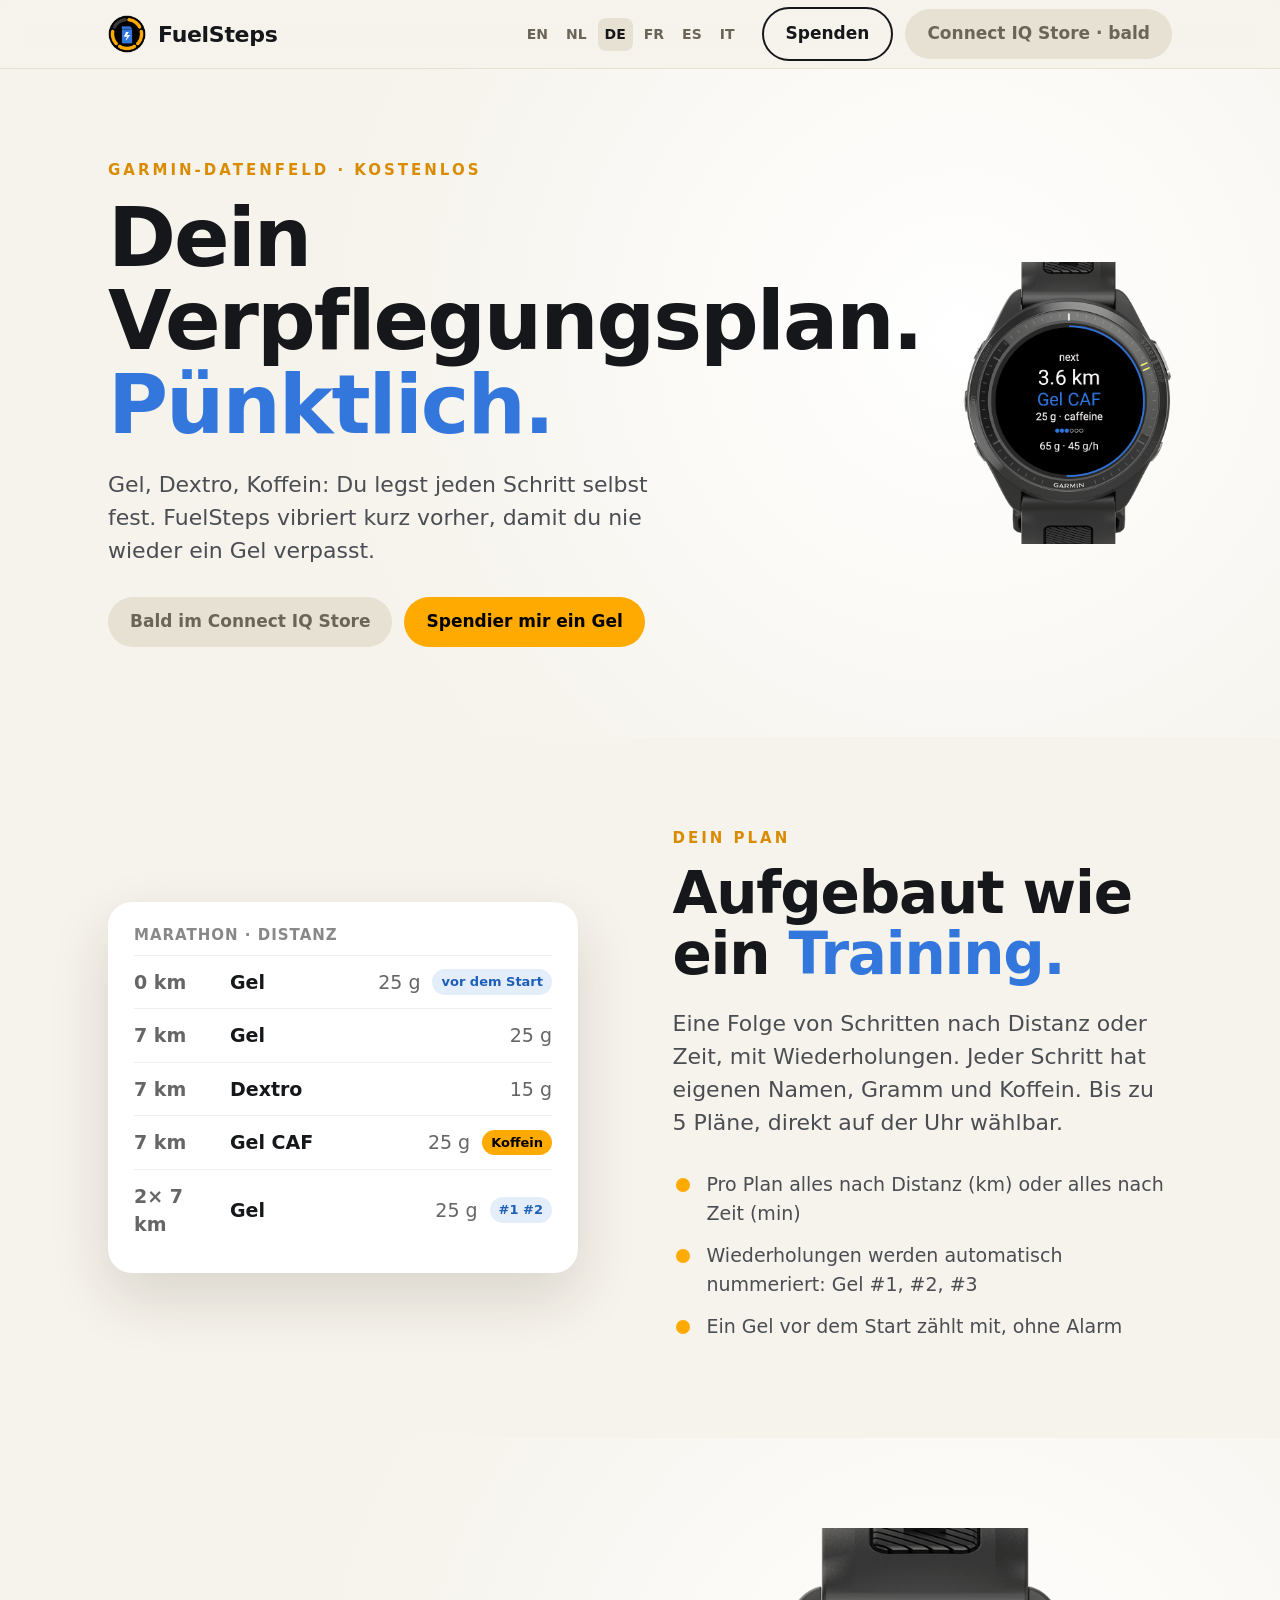
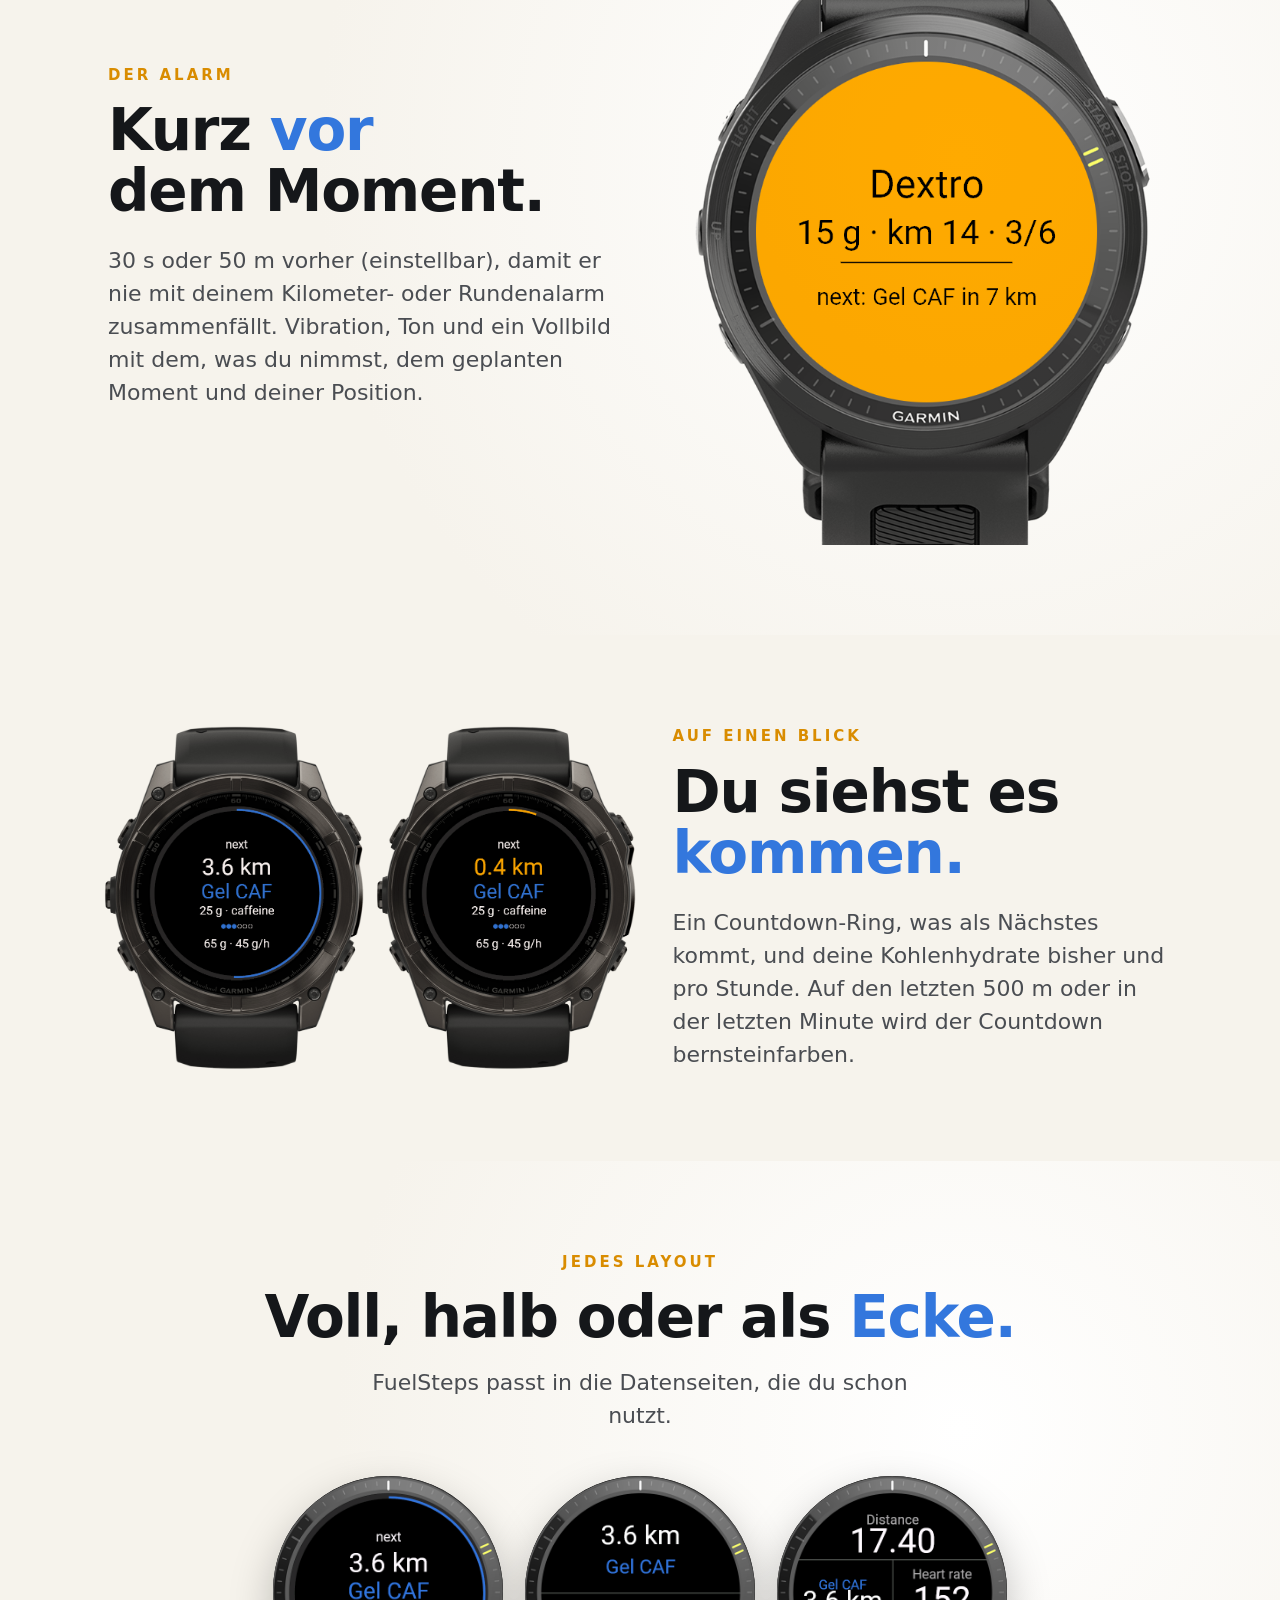
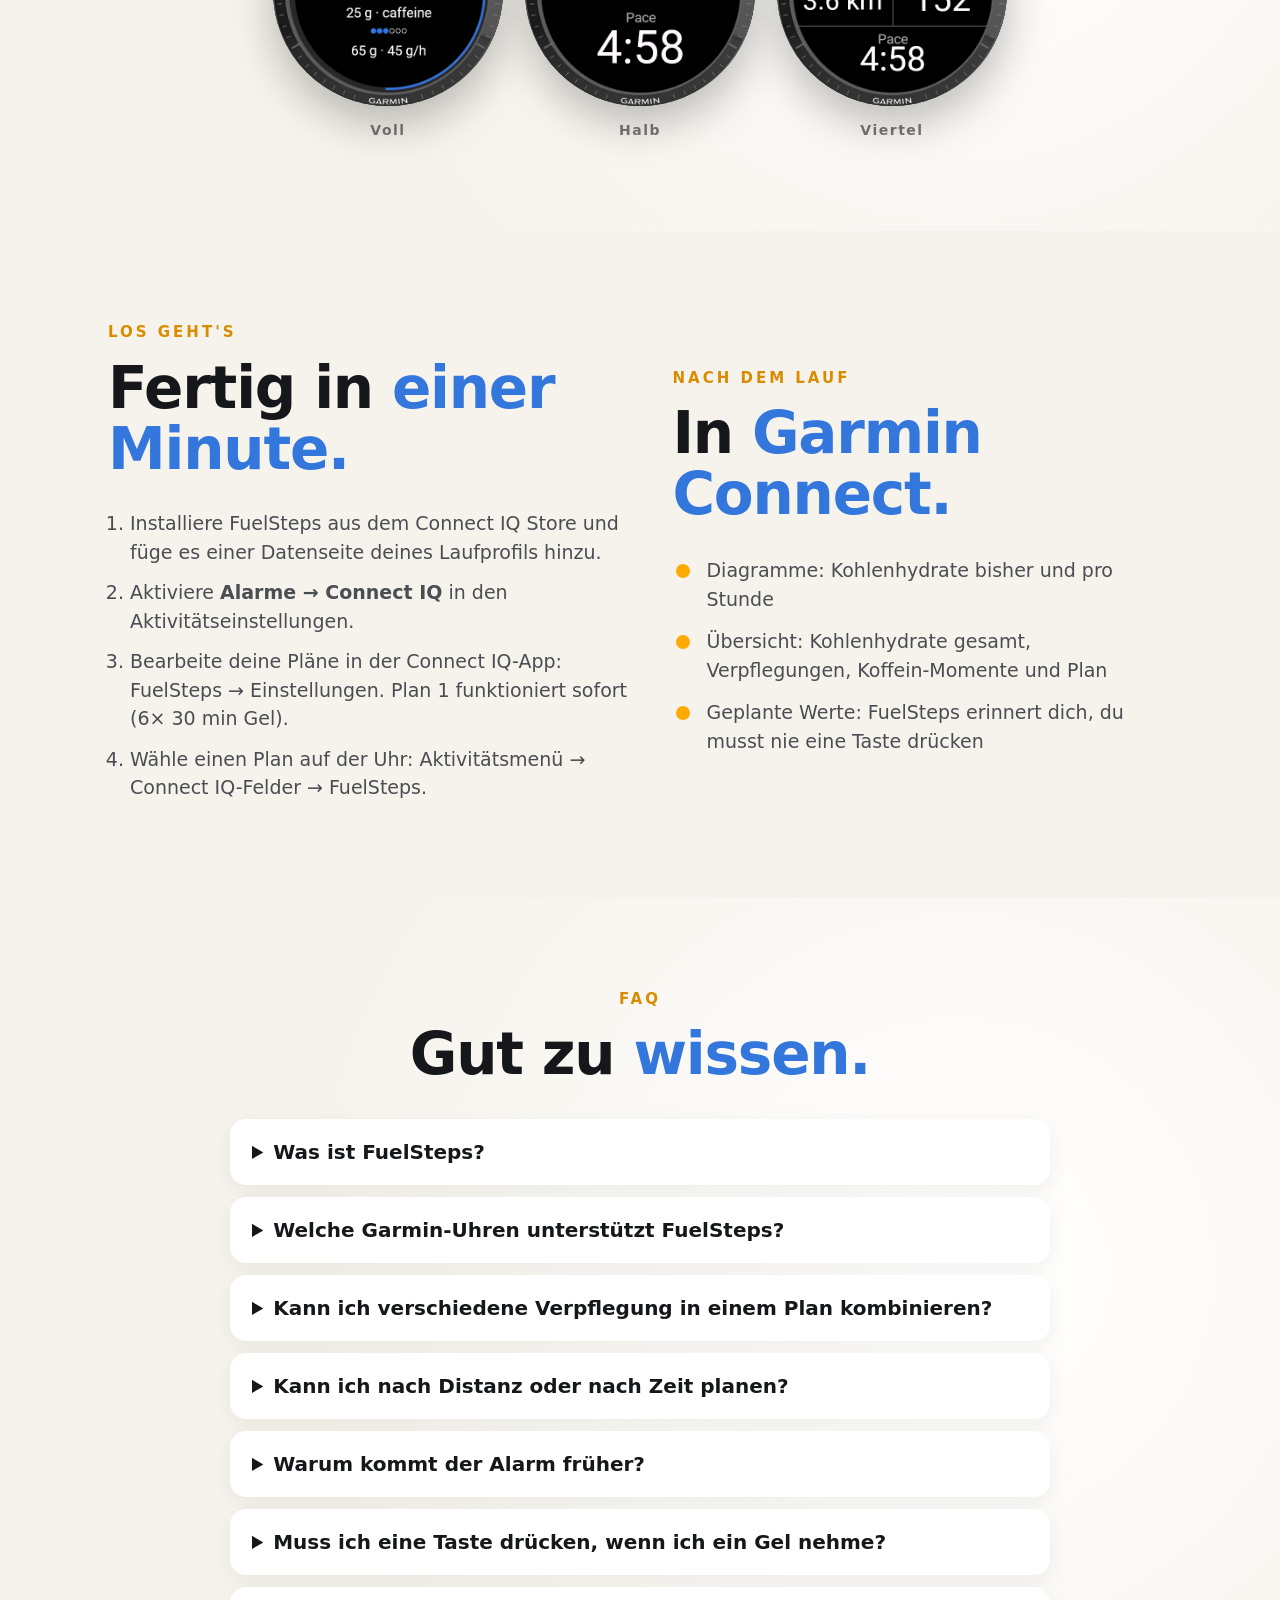
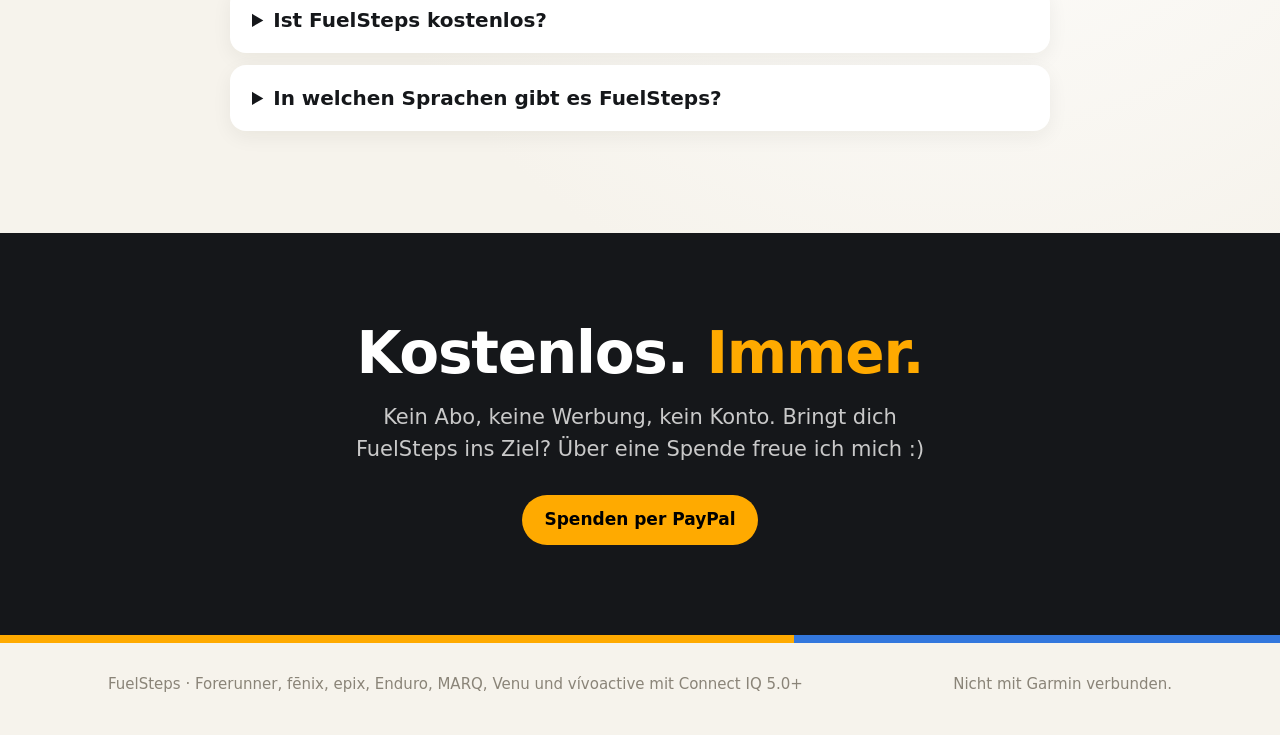
==== commit 0794c947: "Rename FuelCue -> FuelSteps, new URL bruynr.github.io/fuelsteps-site Co-Authored-By: Claude Opus 5.5" ====
--- a/de/index.html
+++ b/de/index.html
@@ -3,22 +3,22 @@
 <head>
 <meta charset="utf-8">
 <meta name="viewport" content="width=device-width, initial-scale=1">
-<title>FuelCue · Gel- und Verpflegungserinnerung für Garmin-Uhren</title>
-<meta name="description" content="FuelCue ist ein kostenloses Garmin Connect IQ-Datenfeld, das dich beim Laufen an deine Verpflegung erinnert: dein eigener Plan mit Gels, Dextro und Koffein, nach Distanz oder Zeit.">
-<link rel="canonical" href="https://bruynr.github.io/fuelcue-site/de/">
-<link rel="alternate" hreflang="en" href="https://bruynr.github.io/fuelcue-site/">
-<link rel="alternate" hreflang="nl" href="https://bruynr.github.io/fuelcue-site/nl/">
-<link rel="alternate" hreflang="de" href="https://bruynr.github.io/fuelcue-site/de/">
-<link rel="alternate" hreflang="fr" href="https://bruynr.github.io/fuelcue-site/fr/">
-<link rel="alternate" hreflang="es" href="https://bruynr.github.io/fuelcue-site/es/">
-<link rel="alternate" hreflang="it" href="https://bruynr.github.io/fuelcue-site/it/">
-<link rel="alternate" hreflang="x-default" href="https://bruynr.github.io/fuelcue-site/">
+<title>FuelSteps · Gel- und Verpflegungserinnerung für Garmin-Uhren</title>
+<meta name="description" content="FuelSteps ist ein kostenloses Garmin Connect IQ-Datenfeld, das dich beim Laufen an deine Verpflegung erinnert: dein eigener Plan mit Gels, Dextro und Koffein, nach Distanz oder Zeit.">
+<link rel="canonical" href="https://bruynr.github.io/fuelsteps-site/de/">
+<link rel="alternate" hreflang="en" href="https://bruynr.github.io/fuelsteps-site/">
+<link rel="alternate" hreflang="nl" href="https://bruynr.github.io/fuelsteps-site/nl/">
+<link rel="alternate" hreflang="de" href="https://bruynr.github.io/fuelsteps-site/de/">
+<link rel="alternate" hreflang="fr" href="https://bruynr.github.io/fuelsteps-site/fr/">
+<link rel="alternate" hreflang="es" href="https://bruynr.github.io/fuelsteps-site/es/">
+<link rel="alternate" hreflang="it" href="https://bruynr.github.io/fuelsteps-site/it/">
+<link rel="alternate" hreflang="x-default" href="https://bruynr.github.io/fuelsteps-site/">
 <meta property="og:type" content="website">
-<meta property="og:site_name" content="FuelCue">
-<meta property="og:title" content="FuelCue · dein Verpflegungsplan, pünktlich">
-<meta property="og:description" content="FuelCue ist ein kostenloses Garmin Connect IQ-Datenfeld, das dich beim Laufen an deine Verpflegung erinnert: dein eigener Plan mit Gels, Dextro und Koffein, nach Distanz oder Zeit.">
-<meta property="og:url" content="https://bruynr.github.io/fuelcue-site/de/">
-<meta property="og:image" content="https://bruynr.github.io/fuelcue-site/img/og.png">
+<meta property="og:site_name" content="FuelSteps">
+<meta property="og:title" content="FuelSteps · dein Verpflegungsplan, pünktlich">
+<meta property="og:description" content="FuelSteps ist ein kostenloses Garmin Connect IQ-Datenfeld, das dich beim Laufen an deine Verpflegung erinnert: dein eigener Plan mit Gels, Dextro und Koffein, nach Distanz oder Zeit.">
+<meta property="og:url" content="https://bruynr.github.io/fuelsteps-site/de/">
+<meta property="og:image" content="https://bruynr.github.io/fuelsteps-site/img/og.png">
 <meta property="og:locale" content="de_DE">
 <meta name="twitter:card" content="summary_large_image">
 <meta name="theme-color" content="#15171a">
@@ -28,9 +28,9 @@
 {
  "@context": "https://schema.org",
  "@type": "SoftwareApplication",
- "name": "FuelCue",
- "description": "FuelCue ist ein kostenloses Garmin Connect IQ-Datenfeld, das dich beim Laufen an deine Verpflegung erinnert: dein eigener Plan mit Gels, Dextro und Koffein, nach Distanz oder Zeit.",
- "url": "https://bruynr.github.io/fuelcue-site/de/",
+ "name": "FuelSteps",
+ "description": "FuelSteps ist ein kostenloses Garmin Connect IQ-Datenfeld, das dich beim Laufen an deine Verpflegung erinnert: dein eigener Plan mit Gels, Dextro und Koffein, nach Distanz oder Zeit.",
+ "url": "https://bruynr.github.io/fuelsteps-site/de/",
  "inLanguage": "de",
  "applicationCategory": "SportsApplication",
  "applicationSubCategory": "Garmin Connect IQ data field",
@@ -41,11 +41,11 @@
   "price": "0",
   "priceCurrency": "EUR"
  },
- "image": "https://bruynr.github.io/fuelcue-site/img/icon.png",
+ "image": "https://bruynr.github.io/fuelsteps-site/img/icon.png",
  "screenshot": [
-  "https://bruynr.github.io/fuelcue-site/img/fr970-run.png",
-  "https://bruynr.github.io/fuelcue-site/img/fr970-alert.png",
-  "https://bruynr.github.io/fuelcue-site/img/fenix847mm-before.png"
+  "https://bruynr.github.io/fuelsteps-site/img/fr970-run.png",
+  "https://bruynr.github.io/fuelsteps-site/img/fr970-alert.png",
+  "https://bruynr.github.io/fuelsteps-site/img/fenix847mm-before.png"
  ],
  "availableLanguage": [
   "English",
@@ -65,15 +65,15 @@
  "mainEntity": [
   {
    "@type": "Question",
-   "name": "Was ist FuelCue?",
-   "acceptedAnswer": {
-    "@type": "Answer",
-    "text": "FuelCue ist ein kostenloses Datenfeld für Garmin-Uhren (Connect IQ), das dich beim Laufen daran erinnert, wann du ein Gel oder andere Verpflegung nimmst. Du erstellst deinen eigenen Plan nach Distanz oder Zeit, und FuelCue vibriert, piept und zeigt kurz vor jedem Moment einen Vollbild-Alarm."
-   }
-  },
-  {
-   "@type": "Question",
-   "name": "Welche Garmin-Uhren unterstützt FuelCue?",
+   "name": "Was ist FuelSteps?",
+   "acceptedAnswer": {
+    "@type": "Answer",
+    "text": "FuelSteps ist ein kostenloses Datenfeld für Garmin-Uhren (Connect IQ), das dich beim Laufen daran erinnert, wann du ein Gel oder andere Verpflegung nimmst. Du erstellst deinen eigenen Plan nach Distanz oder Zeit, und FuelSteps vibriert, piept und zeigt kurz vor jedem Moment einen Vollbild-Alarm."
+   }
+  },
+  {
+   "@type": "Question",
+   "name": "Welche Garmin-Uhren unterstützt FuelSteps?",
    "acceptedAnswer": {
     "@type": "Answer",
     "text": "Alle runden Garmin-Uhren mit Connect IQ 5.0 oder neuer, darunter Forerunner 165, 170, 255, 265, 570, 70, 955, 965 und 970, fēnix 7, 8, 9 und E, epix (Gen 2) und epix Pro, Enduro 3, MARQ (Gen 2), Venu 2, 3 und 4 sowie vívoactive 5 und 6."
@@ -108,20 +108,20 @@
    "name": "Muss ich eine Taste drücken, wenn ich ein Gel nehme?",
    "acceptedAnswer": {
     "@type": "Answer",
-    "text": "Nein. FuelCue ist eine Erinnerung, kein Protokoll. Die geplanten Kohlenhydrate werden in deiner Aktivität gespeichert, als Diagramme in Garmin Connect, ganz ohne Tastendrücke, die deine Aufzeichnung stören könnten."
-   }
-  },
-  {
-   "@type": "Question",
-   "name": "Ist FuelCue kostenlos?",
-   "acceptedAnswer": {
-    "@type": "Answer",
-    "text": "Ja. FuelCue ist kostenlos, ohne Abo, ohne Werbung und ohne Konto. Über eine Spende (https://paypal.me/rdbruijn) per PayPal freue ich mich."
-   }
-  },
-  {
-   "@type": "Question",
-   "name": "In welchen Sprachen gibt es FuelCue?",
+    "text": "Nein. FuelSteps ist eine Erinnerung, kein Protokoll. Die geplanten Kohlenhydrate werden in deiner Aktivität gespeichert, als Diagramme in Garmin Connect, ganz ohne Tastendrücke, die deine Aufzeichnung stören könnten."
+   }
+  },
+  {
+   "@type": "Question",
+   "name": "Ist FuelSteps kostenlos?",
+   "acceptedAnswer": {
+    "@type": "Answer",
+    "text": "Ja. FuelSteps ist kostenlos, ohne Abo, ohne Werbung und ohne Konto. Über eine Spende (https://paypal.me/rdbruijn) per PayPal freue ich mich."
+   }
+  },
+  {
+   "@type": "Question",
+   "name": "In welchen Sprachen gibt es FuelSteps?",
    "acceptedAnswer": {
     "@type": "Answer",
     "text": "Englisch, Niederländisch, Deutsch, Französisch, Spanisch und Italienisch, auf der Uhr und in den Einstellungen."
@@ -134,7 +134,7 @@
 <body>
 
 <header><div class="wrap">
-  <img src="../img/icon.png" alt=""><b>FuelCue</b>
+  <img src="../img/icon.png" alt=""><b>FuelSteps</b>
   <nav class="langs" aria-label="Language"><a href=".././" hreflang="en" lang="en">EN</a> <a href="../nl/" hreflang="nl" lang="nl">NL</a> <a href="../de/" hreflang="de" lang="de" aria-current="page">DE</a> <a href="../fr/" hreflang="fr" lang="fr">FR</a> <a href="../es/" hreflang="es" lang="es">ES</a> <a href="../it/" hreflang="it" lang="it">IT</a></nav>
   <a class="btn ghost" href="https://paypal.me/rdbruijn">Spenden</a>
   <span class="btn soon">Connect IQ Store · bald</span>
@@ -145,13 +145,13 @@
   <div>
     <div class="kicker">Garmin-Datenfeld · kostenlos</div>
     <h1>Dein Verpflegungsplan.<br><em>Pünktlich.</em></h1>
-    <p class="lead">Gel, Dextro, Koffein: Du legst jeden Schritt selbst fest. FuelCue vibriert kurz vorher, damit du nie wieder ein Gel verpasst.</p>
+    <p class="lead">Gel, Dextro, Koffein: Du legst jeden Schritt selbst fest. FuelSteps vibriert kurz vorher, damit du nie wieder ein Gel verpasst.</p>
     <div class="ctas">
       <span class="btn soon">Bald im Connect IQ Store</span>
       <a class="btn amber" href="https://paypal.me/rdbruijn">Spendier mir ein Gel</a>
     </div>
   </div>
-  <img class="watch" src="../img/fr970-run.png" alt="FuelCue auf einer Forerunner 970: noch 3,6 km bis zum nächsten Gel CAF" width="612" height="822">
+  <img class="watch" src="../img/fr970-run.png" alt="FuelSteps auf einer Forerunner 970: noch 3,6 km bis zum nächsten Gel CAF" width="612" height="822">
 </div></section>
 
 <section><div class="wrap split rev">
@@ -195,7 +195,7 @@
 <section class="alt"><div class="wrap" style="text-align: center;">
   <div class="kicker">Jedes Layout</div>
   <h2>Voll, halb oder als <em>Ecke.</em></h2>
-  <p class="lead" style="margin: 18px auto 44px;">FuelCue passt in die Datenseiten, die du schon nutzt.</p>
+  <p class="lead" style="margin: 18px auto 44px;">FuelSteps passt in die Datenseiten, die du schon nutzt.</p>
   <div class="faces">
     <div class="face"><div><img src="../img/fr970-run.png" alt="" loading="lazy"></div>Voll</div>
     <div class="face"><div><img src="../img/fr970-half.png" alt="" loading="lazy"></div>Halb</div>
@@ -207,12 +207,12 @@
   <div>
     <div class="kicker">Los geht's</div>
     <h2>Fertig in <em>einer Minute.</em></h2>
-    <ol class="steps"><li>Installiere FuelCue aus dem Connect IQ Store und füge es einer Datenseite deines Laufprofils hinzu.</li><li>Aktiviere <b>Alarme → Connect IQ</b> in den Aktivitätseinstellungen.</li><li>Bearbeite deine Pläne in der Connect IQ-App: FuelCue → Einstellungen. Plan 1 funktioniert sofort (6× 30 min Gel).</li><li>Wähle einen Plan auf der Uhr: Aktivitätsmenü → Connect IQ-Felder → FuelCue.</li></ol>
+    <ol class="steps"><li>Installiere FuelSteps aus dem Connect IQ Store und füge es einer Datenseite deines Laufprofils hinzu.</li><li>Aktiviere <b>Alarme → Connect IQ</b> in den Aktivitätseinstellungen.</li><li>Bearbeite deine Pläne in der Connect IQ-App: FuelSteps → Einstellungen. Plan 1 funktioniert sofort (6× 30 min Gel).</li><li>Wähle einen Plan auf der Uhr: Aktivitätsmenü → Connect IQ-Felder → FuelSteps.</li></ol>
   </div>
   <div>
     <div class="kicker">Nach dem Lauf</div>
     <h2>In <em>Garmin Connect.</em></h2>
-    <ul class="checks"><li>Diagramme: Kohlenhydrate bisher und pro Stunde</li><li>Übersicht: Kohlenhydrate gesamt, Verpflegungen, Koffein-Momente und Plan</li><li>Geplante Werte: FuelCue erinnert dich, du musst nie eine Taste drücken</li></ul>
+    <ul class="checks"><li>Diagramme: Kohlenhydrate bisher und pro Stunde</li><li>Übersicht: Kohlenhydrate gesamt, Verpflegungen, Koffein-Momente und Plan</li><li>Geplante Werte: FuelSteps erinnert dich, du musst nie eine Taste drücken</li></ul>
   </div>
 </div></section>
 
@@ -222,27 +222,27 @@
     <h2>Gut zu <em>wissen.</em></h2>
   </div>
   <div class="faq">
-<details><summary>Was ist FuelCue?</summary><p>FuelCue ist ein kostenloses Datenfeld für Garmin-Uhren (Connect IQ), das dich beim Laufen daran erinnert, wann du ein Gel oder andere Verpflegung nimmst. Du erstellst deinen eigenen Plan nach Distanz oder Zeit, und FuelCue vibriert, piept und zeigt kurz vor jedem Moment einen Vollbild-Alarm.</p></details>
-<details><summary>Welche Garmin-Uhren unterstützt FuelCue?</summary><p>Alle runden Garmin-Uhren mit Connect IQ 5.0 oder neuer, darunter Forerunner 165, 170, 255, 265, 570, 70, 955, 965 und 970, fēnix 7, 8, 9 und E, epix (Gen 2) und epix Pro, Enduro 3, MARQ (Gen 2), Venu 2, 3 und 4 sowie vívoactive 5 und 6.</p></details>
+<details><summary>Was ist FuelSteps?</summary><p>FuelSteps ist ein kostenloses Datenfeld für Garmin-Uhren (Connect IQ), das dich beim Laufen daran erinnert, wann du ein Gel oder andere Verpflegung nimmst. Du erstellst deinen eigenen Plan nach Distanz oder Zeit, und FuelSteps vibriert, piept und zeigt kurz vor jedem Moment einen Vollbild-Alarm.</p></details>
+<details><summary>Welche Garmin-Uhren unterstützt FuelSteps?</summary><p>Alle runden Garmin-Uhren mit Connect IQ 5.0 oder neuer, darunter Forerunner 165, 170, 255, 265, 570, 70, 955, 965 und 970, fēnix 7, 8, 9 und E, epix (Gen 2) und epix Pro, Enduro 3, MARQ (Gen 2), Venu 2, 3 und 4 sowie vívoactive 5 und 6.</p></details>
 <details><summary>Kann ich verschiedene Verpflegung in einem Plan kombinieren?</summary><p>Ja. Jeder Schritt hat einen eigenen Namen (zum Beispiel Gel, Dextro oder Gel CAF), eigene Gramm Kohlenhydrate und eine optionale Koffein-Markierung. Schritte können sich wiederholen, Wiederholungen werden automatisch nummeriert.</p></details>
 <details><summary>Kann ich nach Distanz oder nach Zeit planen?</summary><p>Beides. Jeder Plan läuft komplett nach Distanz (km) oder komplett nach Zeit (Minuten), mit Schritten von 0,5 bis 100 km oder von 5 bis 600 Minuten.</p></details>
 <details><summary>Warum kommt der Alarm früher?</summary><p>Standardmäßig kommt der Alarm 30 Sekunden oder 50 Meter vor dem geplanten Moment, damit er nicht mit Garmins eigenem Kilometer- oder Rundenalarm zusammenfällt. Einstellbar von 0 (genau zum Moment) bis 2 Minuten oder 200 Meter.</p></details>
-<details><summary>Muss ich eine Taste drücken, wenn ich ein Gel nehme?</summary><p>Nein. FuelCue ist eine Erinnerung, kein Protokoll. Die geplanten Kohlenhydrate werden in deiner Aktivität gespeichert, als Diagramme in Garmin Connect, ganz ohne Tastendrücke, die deine Aufzeichnung stören könnten.</p></details>
-<details><summary>Ist FuelCue kostenlos?</summary><p>Ja. FuelCue ist kostenlos, ohne Abo, ohne Werbung und ohne Konto. Über eine <a href="https://paypal.me/rdbruijn">Spende</a> per PayPal freue ich mich.</p></details>
-<details><summary>In welchen Sprachen gibt es FuelCue?</summary><p>Englisch, Niederländisch, Deutsch, Französisch, Spanisch und Italienisch, auf der Uhr und in den Einstellungen.</p></details>
+<details><summary>Muss ich eine Taste drücken, wenn ich ein Gel nehme?</summary><p>Nein. FuelSteps ist eine Erinnerung, kein Protokoll. Die geplanten Kohlenhydrate werden in deiner Aktivität gespeichert, als Diagramme in Garmin Connect, ganz ohne Tastendrücke, die deine Aufzeichnung stören könnten.</p></details>
+<details><summary>Ist FuelSteps kostenlos?</summary><p>Ja. FuelSteps ist kostenlos, ohne Abo, ohne Werbung und ohne Konto. Über eine <a href="https://paypal.me/rdbruijn">Spende</a> per PayPal freue ich mich.</p></details>
+<details><summary>In welchen Sprachen gibt es FuelSteps?</summary><p>Englisch, Niederländisch, Deutsch, Französisch, Spanisch und Italienisch, auf der Uhr und in den Einstellungen.</p></details>
   </div>
 </div></section>
 
 <section class="donate"><div class="wrap">
   <h2>Kostenlos. <em>Immer.</em></h2>
-  <p>Kein Abo, keine Werbung, kein Konto. Bringt dich FuelCue ins Ziel? Über eine Spende freue ich mich :)</p>
+  <p>Kein Abo, keine Werbung, kein Konto. Bringt dich FuelSteps ins Ziel? Über eine Spende freue ich mich :)</p>
   <a class="btn amber" href="https://paypal.me/rdbruijn">Spenden per PayPal</a>
 </div></section>
 </main>
 
 <div class="stripe"></div>
 <footer><div class="wrap">
-  <span>FuelCue · Forerunner, fēnix, epix, Enduro, MARQ, Venu und vívoactive mit Connect IQ 5.0+</span>
+  <span>FuelSteps · Forerunner, fēnix, epix, Enduro, MARQ, Venu und vívoactive mit Connect IQ 5.0+</span>
   <nav class="langs-foot" aria-label="Language"><a href=".././" hreflang="en" lang="en">EN</a> <a href="../nl/" hreflang="nl" lang="nl">NL</a> <a href="../de/" hreflang="de" lang="de" aria-current="page">DE</a> <a href="../fr/" hreflang="fr" lang="fr">FR</a> <a href="../es/" hreflang="es" lang="es">ES</a> <a href="../it/" hreflang="it" lang="it">IT</a></nav>
   <span>Nicht mit Garmin verbunden.</span>
 </div></footer>
